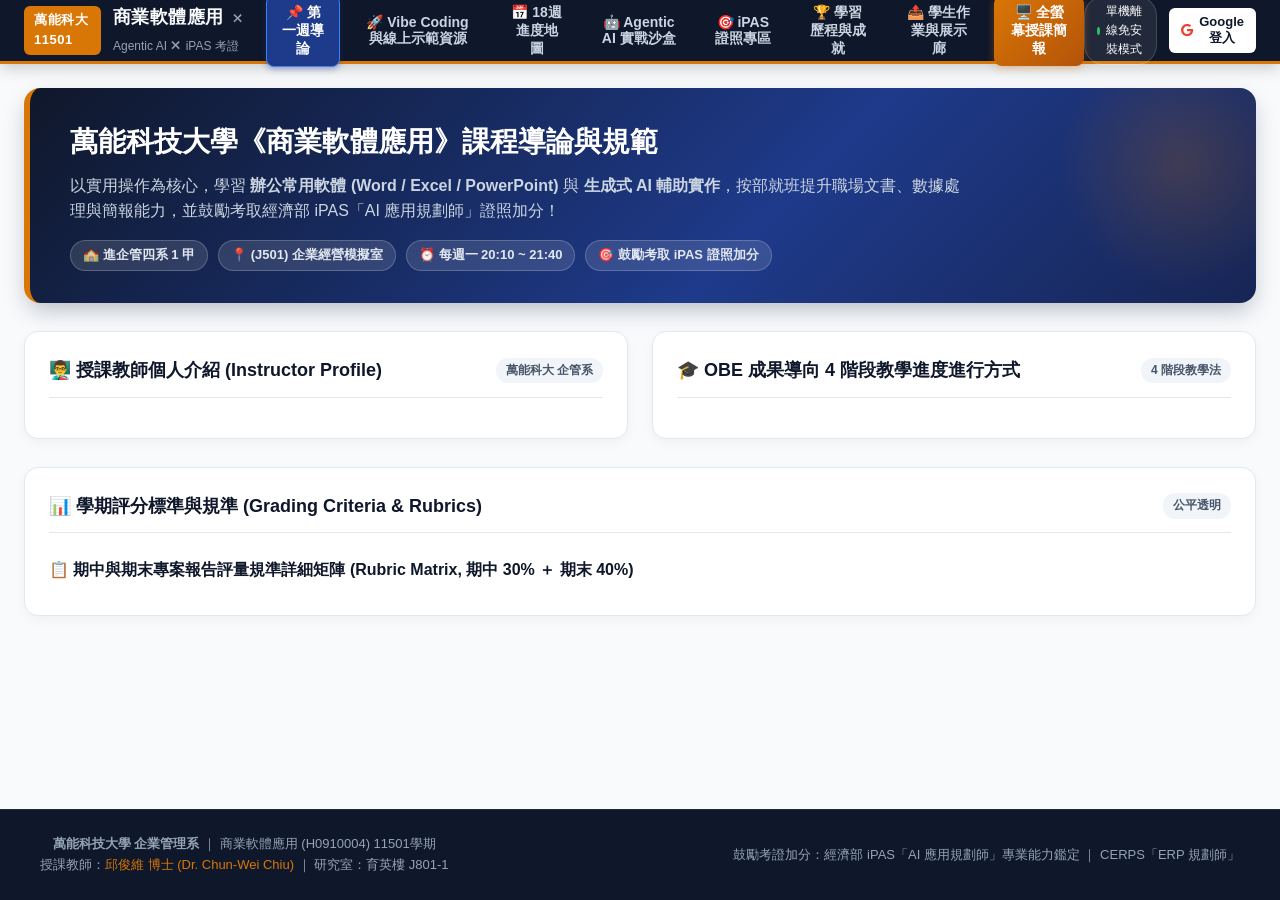
==== templates/index.html @ 3f6839af "refactor: professorial elevation of slides, enrich CLEAR prompts, simulated cases and datasets - Ele" ====
<!DOCTYPE html>
<html lang="zh-TW">
<head>
  <meta charset="UTF-8">
  <meta name="viewport" content="width=device-width, initial-scale=1.0">
  <title>萬能科技大學 - 商業軟體應用 ✕ Agentic AI ✕ iPAS AI 應用規劃師 互動教學平台</title>
  <link rel="stylesheet" href="/static/css/style.css">
  <link rel="stylesheet" href="https://cdn.jsdelivr.net/npm/bootstrap-icons@1.11.3/font/bootstrap-icons.min.css">
  <link rel="stylesheet" href="https://cdnjs.cloudflare.com/ajax/libs/font-awesome/6.4.2/css/all.min.css">
  <!-- Firebase SDK (v10 Compat for Google Sign-In & Firestore Cloud Storage) -->
  <script src="https://www.gstatic.com/firebasejs/10.8.0/firebase-app-compat.js"></script>
  <script src="https://www.gstatic.com/firebasejs/10.8.0/firebase-auth-compat.js"></script>
  <script src="https://www.gstatic.com/firebasejs/10.8.0/firebase-firestore-compat.js"></script>
</head>
<body>

  <!-- Top Navigation Bar -->
  <header class="navbar">
    <div class="nav-brand">
      <span class="brand-badge">萬能科大 11501</span>
      <div>
        <span class="brand-title">商業軟體應用</span>
        <span class="brand-subtitle">✕ Agentic AI ✕ iPAS 考證</span>
      </div>
    </div>

    <ul class="nav-menu">
      <li class="nav-item">
        <button class="nav-tab-btn active" data-tab="orientation">📌 第一週導論</button>
      </li>
      <li class="nav-item">
        <button class="nav-tab-btn" data-tab="vibe">🚀 Vibe Coding 與線上示範資源</button>
      </li>
      <li class="nav-item">
        <button class="nav-tab-btn" data-tab="curriculum">📅 18週進度地圖</button>
      </li>
      <li class="nav-item">
        <button class="nav-tab-btn" data-tab="agents">🤖 Agentic AI 實戰沙盒</button>
      </li>
      <li class="nav-item">
        <button class="nav-tab-btn" data-tab="ipas">🎯 iPAS 證照專區</button>
      </li>
      <li class="nav-item">
        <button class="nav-tab-btn" data-tab="achievements">🏆 學習歷程與成就</button>
      </li>
      <li class="nav-item">
        <button class="nav-tab-btn" data-tab="submissions">📤 學生作業與展示廊</button>
      </li>
      <li class="nav-item" id="nav-teacher-tab-item" style="display:none;">
        <button class="nav-tab-btn" data-tab="teacher">📊 教師成績管理</button>
      </li>
      <li class="nav-item">
        <button class="nav-tab-btn btn-presenter" data-tab="presenter">🖥️ 全螢幕授課簡報</button>
      </li>
    </ul>

    <div class="nav-actions">
      <div class="status-badge">
        <div class="status-dot"></div>
        <span id="networkStatusText">系統就緒</span>
      </div>
      <!-- Google 登入按鈕 (未登入時顯示) -->
      <button type="button" class="btn-sm" id="btn-google-login" onclick="loginWithGoogle()" style="background:#ffffff; color:#0f172a; font-weight:700; border:none; display:inline-flex; align-items:center; gap:6px; cursor:pointer;" title="使用 Google 帳號登入系統">
        <i class="fab fa-google" style="color:#ea4335;"></i>
        <span>Google 登入</span>
      </button>

      <!-- 已登入使用者資訊下拉選單 -->
      <div class="user-dropdown-wrapper" id="user-auth-box" style="display:none; position:relative;">
        <button class="btn-sm" id="userDropdownBtn" onclick="toggleUserMenu()" style="background:rgba(255,255,255,0.18); color:#fff; border:1px solid rgba(255,255,255,0.3); display:inline-flex; align-items:center; gap:6px; cursor:pointer;" title="點擊查看帳號與學籍資訊">
          <img id="user-avatar-img" src="" alt="avatar" style="width:20px; height:20px; border-radius:50%; object-fit:cover; display:none;">
          <i class="fas fa-user-circle" id="user-avatar-icon"></i>
          <span id="studentDisplay">學號登記</span>
          <i class="fas fa-chevron-down" style="font-size:10px;"></i>
        </button>
        <div class="user-dropdown-menu" id="userDropdownMenu" style="display:none; position:absolute; right:0; top:110%; background:#ffffff; border-radius:10px; box-shadow:0 10px 25px rgba(0,0,0,0.18); min-width:220px; padding:8px 0; z-index:2000; border:1px solid #e2e8f0;">
          <div style="padding:8px 16px; border-bottom:1px solid #f1f5f9; font-size:12px; color:#64748b;" id="dropdown-user-email">Google 使用者</div>
          <a href="javascript:void(0)" onclick="openModal('userProfileModal'); toggleUserMenu();" style="display:flex; align-items:center; gap:8px; padding:10px 16px; color:#1e293b; text-decoration:none; font-size:13px; font-weight:600;"><i class="fas fa-id-card" style="color:#2563eb;"></i>修改學號與姓名</a>
          <a href="javascript:void(0)" id="teacher-export-menu-item" onclick="exportGradesToCSV(); toggleUserMenu();" style="display:none; align-items:center; gap:8px; padding:10px 16px; color:#15803d; text-decoration:none; font-size:13px; font-weight:600;"><i class="fas fa-file-excel" style="color:#16a34a;"></i>匯出作業成績 (CSV)</a>
          <hr style="margin:4px 0; border:none; border-top:1px solid #f1f5f9;">
          <a href="javascript:void(0)" onclick="logoutUser(); toggleUserMenu();" style="display:flex; align-items:center; gap:8px; padding:10px 16px; color:#dc2626; text-decoration:none; font-size:13px; font-weight:600;"><i class="fas fa-sign-out-alt" style="color:#dc2626;"></i>登出 Google 帳號</a>
        </div>
      </div>
    </div>
  </header>

  <!-- Main Viewport Content -->
  <main class="main-content">

    <!-- ============================================================= -->
    <!-- SECTION 1: 第一週導論、個人介紹、教學方式與評分標準 (Orientation) -->
    <!-- ============================================================= -->
    <section id="sec-orientation" class="content-section active">
      <div class="hero-banner">
        <h1 class="hero-title">萬能科技大學《商業軟體應用》課程導論與規範</h1>
        <p class="hero-subtitle">
          以實用操作為核心，學習 <strong>辦公常用軟體 (Word / Excel / PowerPoint)</strong> 與 <strong>生成式 AI 輔助實作</strong>，按部就班提升職場文書、數據處理與簡報能力，並鼓勵考取經濟部 iPAS「AI 應用規劃師」證照加分！
        </p>
        <div class="hero-tags">
          <span class="hero-tag">🏫 進企管四系 1 甲</span>
          <span class="hero-tag">📍 (J501) 企業經營模擬室</span>
          <span class="hero-tag">⏰ 每週一 20:10 ~ 21:40</span>
          <span class="hero-tag">🎯 鼓勵考取 iPAS 證照加分</span>
        </div>
      </div>

      <!-- Instructor Profile & Teaching Methodology Grid -->
      <div class="grid-2">
        <div class="card">
          <div class="card-header">
            <span class="card-title">👨‍🏫 授課教師個人介紹 (Instructor Profile)</span>
            <span class="card-badge">萬能科大 企管系</span>
          </div>
          <div id="instructorProfileBox">
            <!-- Rendered by app.js -->
          </div>
        </div>

        <div class="card">
          <div class="card-header">
            <span class="card-title">🎓 OBE 成果導向 4 階段教學進度進行方式</span>
            <span class="card-badge">4 階段教學法</span>
          </div>
          <div id="obeStagesBox">
            <!-- Rendered by app.js -->
          </div>
        </div>
      </div>

      <!-- Grading Policy & Rubrics -->
      <div class="card" style="margin-bottom: 28px;">
        <div class="card-header">
          <span class="card-title">📊 學期評分標準與規準 (Grading Criteria & Rubrics)</span>
          <span class="card-badge">公平透明</span>
        </div>
        <div id="gradingPolicyBox">
          <!-- Rendered by app.js -->
        </div>
        <div style="margin-top: 24px;">
          <h4 style="font-size:16px; font-weight:800; color:var(--primary-navy); margin-bottom:8px;">
            📋 期中與期末專案報告評量規準詳細矩陣 (Rubric Matrix, 期中 30% ＋ 期末 40%)
          </h4>
          <div id="rubricsTableBox">
            <!-- Rendered by app.js -->
          </div>
        </div>
      </div>
    </section>

    <!-- ============================================================= -->
    <!-- SECTION: Vibe Coding ✕ Agentic AI 智慧辦公與線上示範資源 -->
    <!-- ============================================================= -->
    <section id="sec-vibe" class="content-section">
      <div class="hero-banner" style="background: linear-gradient(135deg, #1e1b4b 0%, #312e81 50%, #4338ca 100%);">
        <h1 class="hero-title">🚀 Vibe Coding ✕ Agentic AI 智慧辦公操作手冊</h1>
        <p class="hero-subtitle">
          進修部企管系專屬！以 <strong>Google Cloud Shell 5GB 永續環境</strong> 終結電腦教室還原卡痛點，用自然語言意圖指揮 AI 處理 <strong>Word 企劃書、Excel 財報計算與 10 頁執行長 PPT</strong>！
        </p>
        <div class="hero-tags">
          <span class="hero-tag">🛡️ 電腦教室還原卡防禦架構</span>
          <span class="hero-tag">☁️ Google Cloud Shell 免安裝</span>
          <span class="hero-tag">💡 CLEAR 商業提問框架</span>
          <span class="hero-tag">📊 MOPS 財報 ➔ 10 頁 PPT</span>
        </div>
      </div>

      <!-- Quick Action Cards: Cloud Environment & Deep Freeze Defense -->
      <div class="grid-3" style="margin-bottom: 24px;">
        <div class="card" style="border-left: 4px solid #3b82f6;">
          <div class="card-header">
            <span class="card-title"><i class="fas fa-terminal" style="color:#3b82f6; margin-right:8px;"></i>Google Cloud Shell</span>
            <span class="card-badge" style="background:#dbeafe; color:#1d4ed8;">5GB 永久硬碟</span>
          </div>
          <p style="font-size:14px; color:#475569; line-height:1.6; margin-bottom:12px;">
            免在教室電腦安裝軟體！內建 Linux 終端機與 Web 版 VS Code，關機或重開機資料永久保存。
          </p>
          <a href="https://shell.cloud.google.com" target="_blank" class="btn-primary" style="display:inline-flex; align-items:center; gap:6px; font-size:13px; padding:6px 14px; text-decoration:none;">
            <i class="fas fa-external-link-alt"></i> 開啟 Cloud Shell
          </a>
        </div>

        <div class="card" style="border-left: 4px solid #10b981;">
          <div class="card-header">
            <span class="card-title"><i class="fas fa-file-code" style="color:#10b981; margin-right:8px;"></i>Google Colab</span>
            <span class="card-badge" style="background:#d1fae5; color:#065f46;">Google Drive 雙向連動</span>
          </div>
          <p style="font-size:14px; color:#475569; line-height:1.6; margin-bottom:12px;">
            雲端 Jupyter Notebook，直接掛載個人 Google 雲端硬碟，免裝 Python 執行數據清洗與試算。
          </p>
          <a href="https://colab.research.google.com" target="_blank" class="btn-primary" style="display:inline-flex; align-items:center; gap:6px; font-size:13px; padding:6px 14px; text-decoration:none; background:#10b981;">
            <i class="fas fa-external-link-alt"></i> 開啟 Google Colab
          </a>
        </div>

        <div class="card" style="border-left: 4px solid #8b5cf6;">
          <div class="card-header">
            <span class="card-title"><i class="fab fa-github" style="color:#8b5cf6; margin-right:8px;"></i>GitHub Pages</span>
            <span class="card-badge" style="background:#ede9fe; color:#5b21b6;">免費作品集託管</span>
          </div>
          <p style="font-size:14px; color:#475569; line-height:1.6; margin-bottom:12px;">
            將你的報告網頁上傳至 GitHub，30 秒自動生成全球公開網址，直接當作求職數位履歷！
          </p>
          <a href="https://github.com" target="_blank" class="btn-primary" style="display:inline-flex; align-items:center; gap:6px; font-size:13px; padding:6px 14px; text-decoration:none; background:#8b5cf6;">
            <i class="fas fa-external-link-alt"></i> 前往 GitHub
          </a>
        </div>
      </div>

      <!-- Online Live Files & Demo Resources Container -->
      <div id="onlineDemoResourcesBox" style="margin-bottom: 28px;">
        <!-- Rendered by app.js -->
      </div>

      <!-- Vibe Coding Guide Container -->
      <div id="vibeGuideContentBox" style="margin-bottom: 28px;">
        <!-- Rendered by app.js -->
      </div>
    </section>

    <!-- ============================================================= -->
    <!-- SECTION 2: 18 週教學地圖與簡報連動 (Curriculum) -->
    <!-- ============================================================= -->
    <section id="sec-curriculum" class="content-section">
      <div class="hero-banner" style="background: linear-gradient(135deg, #0f172a 0%, #1e3a8a 70%);">
        <h2 class="hero-title">全學期 18 週全方位教學地圖與上機實作指引</h2>
        <p class="hero-subtitle">
          每週包含真實商業痛點 (Hook)、核心觀念 (Concept)、實機 SOP (Practice)、反思評量 (Wrap-up)、CLEAR 提示詞卡片與 iPAS 考點對標。點擊右上角按鈕即可一鍵播放 61 頁全螢幕授課簡報！
        </p>
        <div style="display:flex; flex-wrap:wrap; gap:8px; margin-top:14px;">
          <button class="btn-sm module-filter-btn active" onclick="filterCurriculumModule('all', this)">全部 18 週</button>
          <button class="btn-sm module-filter-btn" onclick="filterCurriculumModule('模組一', this)">模組一：AI 協作基礎 (1-2週)</button>
          <button class="btn-sm module-filter-btn" onclick="filterCurriculumModule('模組二', this)">模組二：Word 商業文書 (3-6週)</button>
          <button class="btn-sm module-filter-btn" onclick="filterCurriculumModule('模組三', this)">模組三：Excel 數據分析 (7-12週)</button>
          <button class="btn-sm module-filter-btn" onclick="filterCurriculumModule('模組四', this)">模組四：PPT 提案簡報 (13-16週)</button>
          <button class="btn-sm module-filter-btn" onclick="filterCurriculumModule('模組五', this)">模組五：綜合企業工作坊 (17-18週)</button>
        </div>
      </div>

      <div id="weeklyCardsList">
        <!-- Rendered by app.js -->
      </div>
    </section>

    <!-- ============================================================= -->
    <!-- SECTION 3: Agentic AI 商業實戰沙盒 (AI Studio) -->
    <!-- ============================================================= -->
    <section id="sec-agents" class="content-section">
      <div class="hero-banner" style="background: linear-gradient(135deg, #0b1120 0%, #1e3a8a 60%, #065f46 100%);">
        <h2 class="hero-title">🤖 Agentic AI 商業軟體應用實驗室 (Agentic AI Studio)</h2>
        <p class="hero-subtitle">
          親身體驗代理型 AI (Agentic AI) 在 Word 文書、Excel 數據分析、PowerPoint 簡報與跨軟體一條龍的工作流！觀察 Agent 如何自主拆解目標、呼叫外部 Tool Calling、執行 ReAct (Thought ➔ Action ➔ Observation) 推理與安全守衛。
        </p>
      </div>

      <!-- Agent Template Selector -->
      <h3 style="font-size:18px; font-weight:800; color:var(--primary-navy); margin-bottom:14px;">
        請選擇要探索的 Agentic AI 商業實務範本：
      </h3>
      <div id="agentSelectorBox" class="agent-selector-grid">
        <!-- Rendered by app.js -->
      </div>

      <!-- Active Agent Details -->
      <div id="activeAgentDetails">
        <!-- Rendered by app.js -->
      </div>

      <!-- ReAct Terminal Simulator -->
      <div class="terminal-window">
        <div class="terminal-header">
          <div class="terminal-buttons">
            <span class="term-btn term-close"></span>
            <span class="term-btn term-min"></span>
            <span class="term-btn term-max"></span>
          </div>
          <span class="terminal-title">Agentic AI ReAct Reasoning & Execution Terminal v2.4</span>
          <span style="font-size:11px; color:#22c55e;">● RUNNING LOCAL</span>
        </div>
        <div class="terminal-body" id="reactTerminalBody">
          <div style="color:#64748b; font-style:italic;">
            請點擊上方「🚀 啟動 Agent 自主執行與推理」按鈕，即時觀看思考推理日誌 (Thought ➔ Action ➔ Observation ➔ Output)。
          </div>
        </div>
      </div>

      <!-- Custom Scenario Tester -->
      <div class="card" style="margin-top:24px;">
        <h4 style="font-size:16px; font-weight:800; color:var(--primary-navy); margin-bottom:8px;">
          ✍️ 自訂商業流程任務模擬 (Custom Workflow Simulation)
        </h4>
        <p style="font-size:13.5px; color:#64748b; margin-bottom:12px;">
          身為 AI 應用規劃師，您可以輸入任何商業辦公痛點，觀察系統如何自動為您規劃 Agentic 跨軟體協同流程。
        </p>
        <div style="display:flex; gap:12px;">
          <input type="text" id="customScenarioInput" placeholder="例如：連鎖飲品店第三季銷售數據下滑，需要清洗資料、找出虧損品項，並產出給董事會的 8 頁改進提案簡報與演講講稿" style="flex:1; padding:12px 16px; border-radius:8px; border:1.5px solid var(--border-color); font-size:14px; outline:none;">
          <button class="btn-sm btn-primary" style="padding:12px 24px; font-size:15px; font-weight:700;" onclick="runCustomScenarioSim()">
            執行規劃模擬
          </button>
        </div>
      </div>
    </section>

    <!-- ============================================================= -->
    <!-- SECTION 4: iPAS AI 應用規劃師 證照專區與自我評量 (iPAS Zone) -->
    <!-- ============================================================= -->
    <section id="sec-ipas" class="content-section">
      <div id="ipasIntroArea">
        <div class="hero-banner" style="background: linear-gradient(135deg, #0f172a 0%, #1e3a8a 60%, #b45309 100%);">
          <h2 class="hero-title">🎯 經濟部 iPAS「AI 應用規劃師」證照專區與自我評量</h2>
          <p class="hero-subtitle">
            結合課堂所學之商業軟體與 AI 實務觀念，提供經濟部 iPAS「AI 應用規劃師」證照考科介紹與自我評量題庫，支援隨堂練習、單元自主複習、期中 50 題自我檢測與期末 100 題綜合自我評量。鼓勵同學多元考證加分，提升職場就業競爭力！
          </p>
        </div>

        <!-- 4 Exam Modes Selector -->
        <h3 style="font-size:18px; font-weight:800; color:var(--primary-navy); margin-bottom:14px;">
          請選擇測驗與自我評量模式：
        </h3>
        <div class="quiz-mode-selector">
          <div class="quiz-mode-card" onclick="startExamMode('weekly_5')">
            <div class="quiz-mode-icon">⚡</div>
            <div class="quiz-mode-title">每週隨堂 5 題快測</div>
            <div class="quiz-mode-desc">快速驗收特定週次的 5 題核心觀念，限時 10 分鐘</div>
          </div>
          <div class="quiz-mode-card" onclick="startExamMode('chapter')">
            <div class="quiz-mode-icon">📚</div>
            <div class="quiz-mode-title">單元模組自主練習</div>
            <div class="quiz-mode-desc">自選 Word、Excel、PPT 或 Agentic AI 專題鞏固觀念</div>
          </div>
          <div class="quiz-mode-card" onclick="startExamMode('midterm_50')">
            <div class="quiz-mode-icon">⏱️</div>
            <div class="quiz-mode-title">期中 50 題自我檢測</div>
            <div class="quiz-mode-desc">涵蓋前半段 1~9 週重點觀念，限時 60 分鐘，自我驗收</div>
          </div>
          <div class="quiz-mode-card" onclick="startExamMode('final_100')">
            <div class="quiz-mode-icon">🏆</div>
            <div class="quiz-mode-title">期末 100 題綜合自我評量</div>
            <div class="quiz-mode-desc">涵蓋全學期 18 週重點觀念，限時 100 分鐘，自我總驗收</div>
          </div>
        </div>

        <!-- Guide & Cheatsheet Content -->
        <div id="ipasGuideContent">
          <!-- Rendered by app.js -->
        </div>
      </div>

      <!-- Exam Active Testing Screen -->
      <div id="ipasExamArea" style="display:none;">
        <div class="exam-layout">
          <div id="activeQuestionContainer">
            <!-- Active Question Card rendered by app.js -->
          </div>
          <div class="exam-sidebar">
            <div style="font-size:12px; font-weight:700; color:var(--text-muted); margin-bottom:6px;">剩餘作答時間</div>
            <div class="timer-box" id="examTimerDisplay">00:00</div>
            <div style="font-size:14px; font-weight:800; color:var(--primary-navy); margin-bottom:8px;" id="examTitleDisplay">
              自我評量進行中
            </div>
            <div style="font-size:12px; color:#64748b; margin-bottom:10px;">題號導航盤：</div>
            <div class="q-nav-grid" id="examNavGrid">
              <!-- Number buttons -->
            </div>
            <button class="btn-block btn-sm btn-amber" onclick="submitCurrentExam()" style="margin-top:10px;">
              ✅ 完成送出交卷
            </button>
          </div>
        </div>
      </div>

      <!-- Exam Result Report Screen -->
      <div id="ipasResultArea" style="display:none;">
        <!-- Rendered by app.js -->
      </div>
    </section>

    <!-- ============================================================= -->
    <!-- SECTION 5: 學習歷程、榮譽勳章與錯題本 (Achievements) -->
    <!-- ============================================================= -->
    <section id="sec-achievements" class="content-section">
      <div class="hero-banner" style="background: linear-gradient(135deg, #0f172a 0%, #1e3a8a 60%, #4338ca 100%);">
        <h2 class="hero-title">🏆 學習歷程、榮譽勳章與個人錯題筆記本</h2>
        <p class="hero-subtitle">
          持續累積商管軟體與 Agentic AI 專業能力，解鎖專屬成就勳章，並利用錯題筆記本一鍵重練，保證考取 iPAS 認證！
        </p>
      </div>

      <div class="card" style="margin-bottom:24px;">
        <div class="card-header">
          <span class="card-title">🎖️ 9 大商管 AI 榮譽成就勳章</span>
          <span class="card-badge">學習徽章</span>
        </div>
        <div id="badgesGrid" class="grid-4">
          <!-- Rendered by app.js -->
        </div>
      </div>

      <div class="card">
        <div class="card-header">
          <span class="card-title">📖 個人專屬錯題筆記本 (Mistake Notebook)</span>
          <span class="card-badge">智慧複習</span>
        </div>
        <div id="mistakeNotebookBox">
          <!-- Rendered by app.js -->
        </div>
      </div>
    </section>

    <!-- ============================================================= -->
    <!-- SECTION 6: 學生作業繳交與成果展示廊 (Submissions & Works Gallery) -->
    <!-- ============================================================= -->
    <section id="sec-submissions" class="content-section">
      <div class="hero-banner">
        <h1 class="hero-title">學生報告繳交與成果展示廊</h1>
        <p class="hero-subtitle">
          支援 Google 帳號登入驗證、Firebase Firestore 即時雲端同步。同學可用於繳交第 9 週期中報告 (Word+Excel) 與第 18 週期末成果報告 (Word+Excel+PPT)，免隨堂作業負擔，全班即時觀摩交流！
        </p>
        <div class="hero-tags">
          <span class="hero-tag">🏫 班級：進企管四系 1 甲</span>
          <span class="hero-tag">👤 個人獨立實作（不分組）</span>
          <span class="hero-tag">☁️ Firebase 雲端即時同步</span>
          <span class="hero-tag">🌟 公開觀摩學習</span>
        </div>
      </div>

      <div class="submissions-layout">
        <!-- Left: Upload Work Form -->
        <div class="upload-card-box">
          <div style="display:flex; justify-content:space-between; align-items:center; margin-bottom:16px; padding-bottom:12px; border-bottom:1px solid #e2e8f0;">
            <h3 style="font-size:17px; font-weight:800; color:var(--primary-navy); margin:0;">
              📤 繳交報告 / 發布專案
            </h3>
            <button type="button" class="btn-sm" onclick="openModal('userProfileModal')" style="background:#f1f5f9; color:#475569; border:1px solid #cbd5e1; font-size:12px; cursor:pointer;" title="點擊修改學號與姓名">
              ✏️ 修改資料
            </button>
          </div>

          <!-- Current Student Status Card -->
          <div id="upload-user-status-card" style="background:#f8fafc; border:1px solid #e2e8f0; border-radius:8px; padding:12px 14px; margin-bottom:16px;">
            <div style="font-size:12px; color:#64748b; margin-bottom:4px;">目前繳交身分：</div>
            <div style="display:flex; justify-content:space-between; align-items:center;">
              <div>
                <strong id="upload-student-info-text" style="color:var(--primary-navy); font-size:14px;">進企管四系1甲 ｜ 同學</strong>
                <div id="upload-student-email-text" style="font-size:11px; color:#94a3b8;">未登入 Google 帳號</div>
              </div>
              <span id="upload-login-hint" class="badge" style="background:#fef3c7; color:#b45309; font-size:11px; padding:4px 8px; border-radius:6px; font-weight:700;">建議先登入</span>
            </div>
          </div>

          <form id="project-upload-form" onsubmit="handleProjectSubmit(event)">
            <div class="form-group">
              <label for="upload-week-select">📌 報告 / 成果發表類別 <span style="color:#dc2626;">*</span></label>
              <select id="upload-week-select" class="form-control-custom" required>
                <option value="📌 期中報告 (第9週 Word企劃排版 + Excel統計分析)" data-type="期中報告" data-week="9" selected>📌 期中報告 (第9週 Word企劃排版 + Excel統計分析)</option>
                <option value="🏆 期末成果報告 (第18週 Word + Excel + PPT 綜合報告)" data-type="期末成果" data-week="18">🏆 期末成果報告 (第18週 Word + Excel + PPT 綜合商務報告)</option>
                <option value="💡 課堂自主練習 (自由分享觀摩，非必要作業)" data-type="自主練習" data-week="1">💡 課堂自主練習 (自由分享觀摩，非必要作業)</option>
              </select>
            </div>

            <div class="form-group">
              <label for="upload-title">📝 作品 / 企劃名稱 <span style="color:#dc2626;">*</span></label>
              <input type="text" id="upload-title" class="form-control-custom" placeholder="例如：商業門市營運分析報告 (Word 樣式與 Excel 數據整合)" required>
            </div>

            <div class="form-group">
              <label for="upload-category">🌐 成果發表形式 / 檔案類型 <span style="color:#dc2626;">*</span></label>
              <select id="upload-category" class="form-control-custom" required>
                <option value="線上部署網頁 (GitHub Pages / 雲端發布)">線上部署網頁 (GitHub Pages / 雲端發布)</option>
                <option value="雲端文件連結 (Google Drive / OneDrive 雲端硬碟)">雲端文件連結 (Google Drive / OneDrive 雲端硬碟)</option>
                <option value="本機軟體實作截圖與文字成果摘要">本機軟體實作截圖與文字成果摘要</option>
              </select>
            </div>

            <div class="form-group">
              <label for="upload-live-url">🔗 公開成果連結 / 雲端分享網址 <span style="color:#dc2626;">*</span></label>
              <input type="url" id="upload-live-url" class="form-control-custom" placeholder="https://... (GitHub Pages 網址或雲端硬碟連結)" required>
              <div style="font-size:11px; color:#64748b; margin-top:4px;">💡 請確保雲端連結權限已開啟「知道連結的任何人均可檢視」。</div>
            </div>

            <div class="form-group">
              <label for="upload-concept">💡 商業應用情境與成果摘要說明 <span style="color:#dc2626;">*</span></label>
              <textarea id="upload-concept" class="form-control-custom" rows="3" placeholder="請簡要說明您如何運用 Word / Excel / PPT 或生成式 AI 解決此商業問題..." required></textarea>
            </div>

            <div class="form-group">
              <label for="upload-prompt-summary">🤖 Agentic AI 提問或提示詞重點 (選填)</label>
              <textarea id="upload-prompt-summary" class="form-control-custom" rows="2" placeholder="例如：運用 CLEAR 結構要求 AI 自動生成多層次編號排版建議與 Excel 巢狀查表公式..."></textarea>
            </div>

            <div style="margin-top:20px;">
              <button type="submit" id="btn-submit-work" class="btn btn-primary" style="width:100%; padding:11px 16px; font-size:15px; font-weight:800; border-radius:8px; display:flex; justify-content:center; align-items:center; gap:8px; cursor:pointer;">
                <i class="fas fa-cloud-upload-alt"></i> 確認上傳並同步至展示廊
              </button>
            </div>
          </form>
        </div>

        <!-- Right: Works Gallery Grid -->
        <div class="gallery-container">
          <div style="display:flex; justify-content:space-between; align-items:center; flex-wrap:wrap; gap:10px; margin-bottom:14px;">
            <div>
              <h3 style="font-size:18px; font-weight:800; color:var(--primary-navy); margin:0;">
                🎨 全班成果展示廊 (Class Showcase)
              </h3>
              <div style="font-size:12px; color:#64748b; margin-top:2px;">
                共收錄 <span id="gallery-total-count" style="font-weight:700; color:#2563eb;">0</span> 件實作專案
              </div>
            </div>
            <!-- Category Filter Buttons -->
            <div class="gallery-filter-bar">
              <button type="button" class="gallery-filter-btn active" data-filter="all" onclick="filterWorks('all', this)">全部展示</button>
              <button type="button" class="gallery-filter-btn" data-filter="期中報告" onclick="filterWorks('期中報告', this)">📌 期中報告</button>
              <button type="button" class="gallery-filter-btn" data-filter="期末成果" onclick="filterWorks('期末成果', this)">🏆 期末成果</button>
              <button type="button" class="gallery-filter-btn" data-filter="自主練習" onclick="filterWorks('自主練習', this)">💡 自主練習</button>
              <button type="button" class="gallery-filter-btn" data-filter="mine" onclick="filterWorks('mine', this)">👤 我的作品</button>
            </div>
          </div>

          <!-- Grid for works -->
          <div id="studentWorksGrid" class="works-grid">
            <!-- Dynamic works rendered by app.js -->
          </div>
        </div>
      </div>
    </section>

    <!-- ============================================================= -->
    <!-- SECTION 7: 教師專屬專案報告成績管理後台 (Teacher Grade Dashboard) -->
    <!-- ============================================================= -->
    <section id="sec-teacher" class="content-section">
      <div class="hero-banner">
        <h1 class="hero-title">👨‍🏫 授課教師專屬：專案報告與成績管理後台</h1>
        <p class="hero-subtitle">
          邱俊維 博士 專屬管理介面，即時彙整進企管四系 1 甲全班專案報告繳交進度，支援線上快速給分、回饋評語與 CSV / Excel 成績表一鍵匯出。
        </p>
        <div class="hero-tags">
          <span class="hero-tag">🏫 萬能科大 企管系</span>
          <span class="hero-tag">👨‍🏫 授課教師：邱俊維 博士</span>
          <span class="hero-tag">🔒 教師專屬授權</span>
        </div>
      </div>

      <!-- Stats Grid -->
      <div class="teacher-stat-grid">
        <div class="teacher-stat-card">
          <div style="font-size:12px; color:#64748b; font-weight:700;">總繳交件數</div>
          <div id="teacher-stat-total" style="font-size:28px; font-weight:900; color:var(--primary-navy); margin-top:4px;">0</div>
        </div>
        <div class="teacher-stat-card">
          <div style="font-size:12px; color:#64748b; font-weight:700;">期中報告</div>
          <div id="teacher-stat-midterm" style="font-size:28px; font-weight:900; color:#2563eb; margin-top:4px;">0</div>
        </div>
        <div class="teacher-stat-card">
          <div style="font-size:12px; color:#64748b; font-weight:700;">期末成果</div>
          <div id="teacher-stat-final" style="font-size:28px; font-weight:900; color:#7c3aed; margin-top:4px;">0</div>
        </div>
        <div class="teacher-stat-card">
          <div style="font-size:12px; color:#64748b; font-weight:700;">待評分</div>
          <div id="teacher-stat-pending" style="font-size:28px; font-weight:900; color:#d97706; margin-top:4px;">0</div>
        </div>
        <div class="teacher-stat-card">
          <div style="font-size:12px; color:#64748b; font-weight:700;">已評分</div>
          <div id="teacher-stat-graded" style="font-size:28px; font-weight:900; color:#16a34a; margin-top:4px;">0</div>
        </div>
        <div class="teacher-stat-card">
          <div style="font-size:12px; color:#64748b; font-weight:700;">班級平均分</div>
          <div id="teacher-stat-avg" style="font-size:24px; font-weight:900; color:#0f172a; margin-top:6px;">尚無評分</div>
        </div>
      </div>

      <!-- Controls & Filter Toolbar -->
      <div style="display:flex; justify-content:space-between; align-items:center; flex-wrap:wrap; gap:12px; margin-bottom:16px;">
        <div style="display:flex; align-items:center; gap:8px; flex-wrap:wrap;">
          <input type="text" id="teacher-search-input" class="form-control-custom" placeholder="🔍 搜尋學號、姓名或作品名稱..." style="width:240px; padding:8px 12px; font-size:13px;" oninput="renderTeacherGradeDashboard()">
          <select id="teacher-filter-category" class="form-control-custom" style="width:140px; padding:8px 12px; font-size:13px;" onchange="renderTeacherGradeDashboard()">
            <option value="all">全部報告類別</option>
            <option value="期中報告">📌 期中報告</option>
            <option value="期末成果">🏆 期末成果</option>
            <option value="自主練習">💡 自主練習</option>
          </select>
          <select id="teacher-filter-status" class="form-control-custom" style="width:130px; padding:8px 12px; font-size:13px;" onchange="renderTeacherGradeDashboard()">
            <option value="all">全部評分狀態</option>
            <option value="pending">⏳ 待評分</option>
            <option value="graded">✅ 已評分</option>
          </select>
          <span id="teacher-filtered-count" style="font-size:12px; color:#64748b; font-weight:600;"></span>
        </div>
        <div>
          <button type="button" class="btn btn-primary" onclick="exportGradesToCSV()" style="background:#15803d; border-color:#15803d; font-size:13px; font-weight:700; display:inline-flex; align-items:center; gap:6px; cursor:pointer;">
            <i class="fas fa-file-excel"></i> 匯出全班作業成績表 (CSV)
          </button>
        </div>
      </div>

      <!-- Submissions Table -->
      <div class="teacher-table-responsive">
        <table class="teacher-table">
          <thead>
            <tr>
              <th style="width:110px;">學號</th>
              <th style="width:110px;">學生姓名</th>
              <th style="width:100px;">作業類別</th>
              <th>作品標題 / 摘要</th>
              <th style="width:110px;">成果連結</th>
              <th style="width:130px;">繳交時間</th>
              <th style="width:90px;">分數</th>
              <th style="width:180px;">教師評語</th>
              <th style="width:120px; text-align:center;">操作</th>
            </tr>
          </thead>
          <tbody id="teacher-grades-tbody">
            <!-- Rendered by app.js -->
          </tbody>
        </table>
      </div>
    </section>

  </main>

  <!-- ============================================================= -->
  <!-- FULLSCREEN SLIDE PRESENTER OVERLAY (整合 18 週 1,098 頁投影片) -->
  <!-- ============================================================= -->
  <div id="slidesPresenterOverlay" class="presenter-container">
    <div class="presenter-header">
      <div style="display:flex; align-items:center; gap:8px; flex-wrap:wrap;">
        <span style="background:var(--accent-amber); font-weight:900; padding:4px 8px; border-radius:4px; font-size:13px;">萬能科大 11501</span>
        <button type="button" class="btn-sm" onclick="prevPresenterWeek()" title="切換至上一週" style="padding:4px 8px; font-size:12px; font-weight:700;">⏮ 上週</button>
        <select id="presenterWeekSelect" onchange="onPresenterWeekChange()" style="background:#1e293b; color:#fff; border:1px solid #334155; padding:6px 10px; border-radius:6px; font-size:13px; font-weight:600; cursor:pointer; max-width:240px;">
          <!-- Options populated by app.js -->
        </select>
        <button type="button" class="btn-sm" onclick="nextPresenterWeek()" title="切換至下一週" style="padding:4px 8px; font-size:12px; font-weight:700;">下週 ⏭</button>
        <span class="status-badge" id="presenterCounter" style="font-weight:700;">1 / 61</span>
      </div>

      <div style="display:flex; align-items:center; gap:6px; flex-wrap:wrap;">
        <!-- Font Size Adjuster for Classroom Projection -->
        <div style="display:flex; align-items:center; background:#1e293b; border:1px solid #334155; border-radius:6px; padding:2px 8px; gap:6px;">
          <span style="font-size:12px; color:#94a3b8; font-weight:700;">投影字級：</span>
          <button type="button" class="btn-sm" onclick="changePresenterFontSize(-2)" style="padding:2px 8px; font-size:12px; font-weight:800; cursor:pointer;" title="字體縮小 (A-)">A-</button>
          <span id="presenterFontSizeLabel" style="font-size:13px; font-weight:900; color:#38bdf8; min-width:44px; text-align:center;">28px</span>
          <button type="button" class="btn-sm" onclick="changePresenterFontSize(2)" style="padding:2px 8px; font-size:12px; font-weight:800; cursor:pointer;" title="字體放大 (A+)">A+</button>
          <button type="button" class="btn-sm" onclick="resetPresenterFontSize()" style="padding:2px 6px; font-size:11px; color:#cbd5e1; cursor:pointer;" title="重設為預設 28px">重設</button>
        </div>
        <button class="btn-sm" onclick="prevPresenterSlide()" title="上一頁 (← 或滑動)">◀ 上一頁</button>
        <button class="btn-sm btn-primary" onclick="nextPresenterSlide()" title="下一頁 (Space/→ 或滑動)">下一頁 ▶</button>
        <button class="btn-sm" onclick="togglePresenterSpeakerNotes()" title="演講者備忘稿 (N)">📝 講稿 (N)</button>
        <button class="btn-sm" onclick="togglePresenterFullscreen()" title="全螢幕切換 (F)">⛶ 全螢幕 (F)</button>
        <button class="btn-sm btn-amber" onclick="closeSlidePresenter()" title="返回平台 (Esc)">✖ 結束放映</button>
      </div>
    </div>

    <div class="presenter-stage">
      <!-- Click navigation overlay zones for intuitive desktop/tablet page flipping -->
      <div class="slide-nav-zone left" onclick="prevPresenterSlide()" title="點擊切換上一頁">‹</div>
      <div id="slideStageCanvas" class="slide-canvas">
        <!-- Active Slide Content dynamically rendered by app.js -->
      </div>
      <div class="slide-nav-zone right" onclick="nextPresenterSlide()" title="點擊切換下一頁">›</div>
    </div>

    <!-- Mobile-Optimized Bottom Floating Toolbar -->
    <div class="presenter-mobile-bar">
      <button type="button" class="btn-mobile-nav btn-mobile-week" onclick="prevPresenterWeek()" title="上一週">⏮ 上週</button>
      <button type="button" class="btn-mobile-nav btn-mobile-prev" onclick="prevPresenterSlide()" title="上一頁">◀ 上頁</button>
      <button type="button" class="btn-mobile-nav btn-mobile-next" onclick="nextPresenterSlide()" title="下一頁">下頁 ▶</button>
      <button type="button" class="btn-mobile-nav btn-mobile-week" onclick="nextPresenterWeek()" title="下一週">下週 ⏭</button>
      <button type="button" class="btn-mobile-nav" onclick="closeSlidePresenter()" style="background:#dc2626; color:#fff; max-width:60px;" title="關閉">✖</button>
    </div>

    <!-- Bottom Speaker Notes Drawer -->
    <div id="presenterNotesDrawer" style="display:none; background:#0f172a; color:#cbd5e1; border-top:2px solid var(--accent-amber); padding:16px 28px; max-height:160px; overflow-y:auto; font-size:15px; line-height:1.6;">
      <strong style="color:var(--accent-gold); display:block; margin-bottom:4px;">🎙️ 授課教授口述備忘指引 (Speaker Note)：</strong>
      <div id="speakerNotesText">本頁尚無授課備忘稿。</div>
    </div>
  </div>

  <!-- ============================================================= -->
  <!-- MODAL: 學生學籍登記彈窗 (Student Profile Registration Modal) -->
  <!-- ============================================================= -->
  <div id="userProfileModal" class="modal-overlay">
    <div class="modal-card">
      <div class="modal-header">
        <h3><i class="fas fa-id-card" style="margin-right:8px;"></i> 學生學籍登記 (Student Profile)</h3>
        <button type="button" class="modal-close-btn" onclick="closeModal('userProfileModal')" title="關閉視窗">&times;</button>
      </div>
      <div class="modal-body">
        <div style="background:#eff6ff; border:1px solid #bfdbfe; border-radius:8px; padding:10px 14px; margin-bottom:16px; font-size:13px; color:#1e40af; line-height:1.5;">
          👋 同學好！請登記您的正確「學號」與「姓名」，系統將自動綁定您的 Google 帳號與後續作業成績。
        </div>
        <div class="form-group">
          <label>🏫 修課班級 (已鎖定)</label>
          <input type="text" class="form-control-custom" value="萬能科技大學 進修部 企業管理系 四系 1 甲" disabled style="background:#f8fafc; color:#64748b; font-weight:600;">
        </div>
        <div class="form-group">
          <label>📧 Google 帳號 Email</label>
          <input type="text" id="modal-user-email" class="form-control-custom" value="" disabled style="background:#f8fafc; color:#64748b;">
        </div>
        <div class="form-group">
          <label for="modal-student-id">🎓 學號 (Student ID) <span style="color:#dc2626;">*</span></label>
          <input type="text" id="modal-student-id" class="form-control-custom" placeholder="請輸入學號 (如：11200001)" required>
        </div>
        <div class="form-group">
          <label for="modal-student-name">👤 姓名 (Student Name) <span style="color:#dc2626;">*</span></label>
          <input type="text" id="modal-student-name" class="form-control-custom" placeholder="請輸入您的真實姓名 (如：王大明)" required>
        </div>
      </div>
      <div class="modal-footer">
        <button type="button" id="modal-cancel-btn" class="btn btn-sm" onclick="closeModal('userProfileModal')" style="background:#e2e8f0; color:#475569; cursor:pointer;">取消</button>
        <button type="button" class="btn btn-sm btn-primary" onclick="saveUserProfileModal()" style="font-weight:700; cursor:pointer;">💾 儲存學籍資料</button>
      </div>
    </div>
  </div>

  <!-- Platform Footer -->
  <footer class="platform-footer">
    <div style="max-width:1200px; margin:0 auto; display:flex; justify-content:space-between; align-items:center; flex-wrap:wrap; gap:12px;">
      <div>
        <strong>萬能科技大學 企業管理系</strong> ｜ 商業軟體應用 (H0910004) 11501學期  
        <br>
        授課教師：<a href="mailto:jimchiu@mail.vnu.edu.tw">邱俊維 博士 (Dr. Chun-Wei Chiu)</a> ｜ 研究室：育英樓 J801-1
      </div>
      <div>
        鼓勵考證加分：經濟部 iPAS「AI 應用規劃師」專業能力鑑定 ｜ CERPS「ERP 規劃師」
      </div>
    </div>
  </footer>

  <!-- Scripts -->
  <script src="/slides_data.js"></script>
  <script src="/static/js/app.js"></script>
</body>
</html>
---- static/css/style.css ----
:root {
  --primary-navy: #0f172a;
  --primary-blue: #1e3a8a;
  --accent-amber: #d97706;
  --accent-gold: #f59e0b;
  --accent-cyan: #0284c7;
  --color-emerald: #059669;
  --color-rose: #e11d48;
  --bg-slate: #f8fafc;
  --card-bg: #ffffff;
  --border-color: #e2e8f0;
  --text-main: #0f172a;
  --text-muted: #64748b;
  --terminal-bg: #0b1120;
}

* {
  box-sizing: border-box;
  margin: 0;
  padding: 0;
}

body {
  font-family: -apple-system, BlinkMacSystemFont, "微軟正黑體", "Microsoft JhengHei", "Segoe UI", Roboto, sans-serif;
  background-color: var(--bg-slate);
  color: var(--text-main);
  line-height: 1.6;
  min-height: 100vh;
  display: flex;
  flex-direction: column;
}

/* Navbar */
header.navbar {
  background: var(--primary-navy);
  color: #ffffff;
  padding: 0 24px;
  height: 64px;
  display: flex;
  align-items: center;
  justify-content: space-between;
  border-bottom: 3px solid var(--accent-amber);
  position: sticky;
  top: 0;
  z-index: 1000;
  box-shadow: 0 4px 15px rgba(0, 0, 0, 0.2);
}

.nav-brand {
  display: flex;
  align-items: center;
  gap: 12px;
}

.brand-badge {
  background: var(--accent-amber);
  color: #ffffff;
  font-size: 13px;
  font-weight: 800;
  padding: 4px 10px;
  border-radius: 6px;
  letter-spacing: 0.5px;
}

.brand-title {
  font-size: 18px;
  font-weight: 800;
  letter-spacing: 0.5px;
  color: #f8fafc;
}

.brand-subtitle {
  font-size: 12px;
  color: #94a3b8;
  margin-left: 4px;
}

.nav-menu {
  display: flex;
  align-items: center;
  gap: 6px;
  list-style: none;
}

.nav-item button {
  background: transparent;
  border: 1px solid transparent;
  color: #cbd5e1;
  padding: 8px 14px;
  border-radius: 8px;
  font-size: 14px;
  font-weight: 600;
  cursor: pointer;
  display: flex;
  align-items: center;
  gap: 6px;
  transition: all 0.2s;
}

.nav-item button:hover {
  background: rgba(255, 255, 255, 0.1);
  color: #ffffff;
}

.nav-item button.active {
  background: var(--primary-blue);
  color: #ffffff;
  border-color: #3b82f6;
  box-shadow: 0 2px 6px rgba(30, 58, 138, 0.4);
}

.nav-item button.btn-presenter {
  background: linear-gradient(135deg, #d97706, #b45309);
  color: #ffffff;
  border: none;
  font-weight: 700;
  box-shadow: 0 2px 8px rgba(217, 119, 6, 0.35);
}

.nav-item button.btn-presenter:hover {
  filter: brightness(1.1);
  transform: translateY(-1px);
}

/* User & System Status */
.nav-actions {
  display: flex;
  align-items: center;
  gap: 12px;
}

.status-badge {
  display: flex;
  align-items: center;
  gap: 6px;
  font-size: 12px;
  background: rgba(255, 255, 255, 0.08);
  padding: 5px 12px;
  border-radius: 20px;
  border: 1px solid rgba(255, 255, 255, 0.15);
}

.status-dot {
  width: 8px;
  height: 8px;
  border-radius: 50%;
  background: #22c55e;
  animation: pulse 2s infinite;
}

@keyframes pulse {
  0% { transform: scale(0.95); opacity: 0.8; }
  50% { transform: scale(1.2); opacity: 1; }
  100% { transform: scale(0.95); opacity: 0.8; }
}

/* Main Container */
main.main-content {
  flex: 1;
  max-width: 1400px;
  width: 100%;
  margin: 0 auto;
  padding: 24px;
}

.content-section {
  display: none;
}

.content-section.active {
  display: block;
  animation: fadeIn 0.3s ease-in-out;
}

@keyframes fadeIn {
  from { opacity: 0; transform: translateY(6px); }
  to { opacity: 1; transform: translateY(0); }
}

/* Hero Banner */
.hero-banner {
  background: linear-gradient(135deg, #0f172a 0%, #1e3a8a 60%, #172554 100%);
  color: #ffffff;
  border-radius: 16px;
  padding: 32px 40px;
  margin-bottom: 28px;
  box-shadow: 0 10px 25px -5px rgba(15, 23, 42, 0.3);
  position: relative;
  overflow: hidden;
  border-left: 6px solid var(--accent-amber);
}

.hero-banner::after {
  content: '';
  position: absolute;
  top: -50px;
  right: -50px;
  width: 250px;
  height: 250px;
  background: radial-gradient(circle, rgba(217, 119, 6, 0.2) 0%, transparent 70%);
  border-radius: 50%;
}

.hero-title {
  font-size: 28px;
  font-weight: 800;
  margin-bottom: 8px;
  color: #ffffff;
}

.hero-subtitle {
  font-size: 16px;
  color: #cbd5e1;
  max-width: 900px;
  margin-bottom: 16px;
}

.hero-tags {
  display: flex;
  flex-wrap: wrap;
  gap: 10px;
}

.hero-tag {
  background: rgba(255, 255, 255, 0.12);
  border: 1px solid rgba(255, 255, 255, 0.2);
  padding: 4px 12px;
  border-radius: 20px;
  font-size: 13px;
  font-weight: 600;
  color: #e2e8f0;
}

/* Card System */
.grid-2 {
  display: grid;
  grid-template-columns: repeat(auto-fit, minmax(480px, 1fr));
  gap: 24px;
  margin-bottom: 28px;
}

.grid-3 {
  display: grid;
  grid-template-columns: repeat(auto-fit, minmax(340px, 1fr));
  gap: 20px;
  margin-bottom: 28px;
}

.grid-4 {
  display: grid;
  grid-template-columns: repeat(auto-fit, minmax(260px, 1fr));
  gap: 18px;
  margin-bottom: 24px;
}

.card {
  background: var(--card-bg);
  border-radius: 14px;
  border: 1px solid var(--border-color);
  padding: 24px;
  box-shadow: 0 4px 12px rgba(0, 0, 0, 0.04);
  transition: all 0.2s;
}

.card:hover {
  border-color: #cbd5e1;
  box-shadow: 0 8px 20px rgba(0, 0, 0, 0.08);
}

.card-header {
  display: flex;
  align-items: center;
  justify-content: space-between;
  margin-bottom: 16px;
  padding-bottom: 12px;
  border-bottom: 1px solid var(--border-color);
}

.card-title {
  font-size: 18px;
  font-weight: 700;
  color: var(--primary-navy);
  display: flex;
  align-items: center;
  gap: 8px;
}

.card-badge {
  font-size: 12px;
  font-weight: 700;
  padding: 3px 10px;
  border-radius: 12px;
  background: #f1f5f9;
  color: #475569;
}

/* Profile Block */
.profile-container {
  display: flex;
  gap: 24px;
  align-items: flex-start;
}

.profile-avatar-box {
  width: 100px;
  height: 100px;
  border-radius: 16px;
  background: linear-gradient(135deg, var(--primary-blue), var(--accent-amber));
  color: #ffffff;
  display: flex;
  flex-direction: column;
  align-items: center;
  justify-content: center;
  font-weight: 900;
  font-size: 26px;
  box-shadow: 0 4px 15px rgba(30, 58, 138, 0.25);
  flex-shrink: 0;
}

.profile-avatar-box span.sub {
  font-size: 12px;
  font-weight: 500;
  opacity: 0.9;
}

.profile-info {
  flex: 1;
}

.profile-name {
  font-size: 22px;
  font-weight: 800;
  color: var(--primary-navy);
  margin-bottom: 4px;
}

.profile-role {
  font-size: 14px;
  font-weight: 600;
  color: var(--accent-amber);
  margin-bottom: 12px;
}

.profile-item {
  font-size: 14px;
  color: #334155;
  margin-bottom: 6px;
  display: flex;
  gap: 8px;
}

.profile-item strong {
  color: var(--primary-navy);
  min-width: 80px;
}

/* Flowchart OBE 4 Stages */
.obe-flow {
  display: grid;
  grid-template-columns: repeat(4, 1fr);
  gap: 16px;
  margin: 16px 0;
}

.obe-step {
  background: #f8fafc;
  border: 1px solid var(--border-color);
  border-top: 4px solid var(--primary-blue);
  border-radius: 10px;
  padding: 16px;
  transition: all 0.2s;
}

.obe-step:nth-child(2) { border-top-color: var(--accent-amber); }
.obe-step:nth-child(3) { border-top-color: var(--accent-cyan); }
.obe-step:nth-child(4) { border-top-color: var(--color-emerald); }

.obe-step-num {
  font-size: 12px;
  font-weight: 800;
  color: var(--text-muted);
  text-transform: uppercase;
  margin-bottom: 4px;
}

.obe-step-title {
  font-size: 16px;
  font-weight: 700;
  color: var(--primary-navy);
  margin-bottom: 6px;
}

.obe-step-time {
  font-size: 12px;
  color: var(--accent-amber);
  font-weight: 700;
  margin-bottom: 8px;
}

.obe-step-desc {
  font-size: 13px;
  color: #475569;
}

/* Rubric Table */
.rubric-table {
  width: 100%;
  border-collapse: collapse;
  font-size: 14px;
  margin-top: 12px;
  border-radius: 8px;
  overflow: hidden;
}

.rubric-table th, .rubric-table td {
  padding: 12px 14px;
  border: 1px solid var(--border-color);
  text-align: left;
}

.rubric-table th {
  background: #f1f5f9;
  font-weight: 700;
  color: var(--primary-navy);
}

.rubric-table tr:nth-child(even) {
  background: #fafafa;
}

.rubric-table td.dim-title {
  font-weight: 700;
  color: var(--primary-blue);
  background: #f8fafc;
  width: 18%;
}

/* Weekly Cards */
.week-card {
  background: var(--card-bg);
  border: 1px solid var(--border-color);
  border-radius: 12px;
  padding: 20px;
  margin-bottom: 16px;
  box-shadow: 0 2px 8px rgba(0, 0, 0, 0.03);
  transition: all 0.2s;
}

.week-card:hover {
  border-color: #94a3b8;
  box-shadow: 0 8px 18px rgba(0, 0, 0, 0.06);
}

.week-header-row {
  display: flex;
  justify-content: space-between;
  align-items: flex-start;
  margin-bottom: 12px;
}

.week-badge-box {
  display: flex;
  align-items: center;
  gap: 10px;
}

.week-number-badge {
  background: var(--primary-blue);
  color: #ffffff;
  font-size: 13px;
  font-weight: 800;
  padding: 4px 10px;
  border-radius: 6px;
}

.week-module-text {
  font-size: 13px;
  font-weight: 700;
  color: var(--text-muted);
}

.week-title {
  font-size: 18px;
  font-weight: 800;
  color: var(--primary-navy);
  margin-top: 4px;
}

.week-subtitle {
  font-size: 14px;
  color: #64748b;
  margin-top: 2px;
}

.week-actions {
  display: flex;
  gap: 8px;
}

.btn-sm {
  padding: 6px 12px;
  font-size: 13px;
  font-weight: 600;
  border-radius: 6px;
  border: 1px solid var(--border-color);
  background: #ffffff;
  cursor: pointer;
  transition: all 0.15s;
}

.btn-sm:hover {
  background: #f1f5f9;
  border-color: #94a3b8;
}

.btn-sm.btn-primary {
  background: var(--primary-blue);
  color: #ffffff;
  border-color: var(--primary-blue);
}

.btn-sm.btn-primary:hover {
  background: #1d4ed8;
}

.btn-sm.btn-amber {
  background: var(--accent-amber);
  color: #ffffff;
  border-color: var(--accent-amber);
}

.btn-sm.btn-amber:hover {
  background: #b45309;
}

.week-body-grid {
  display: grid;
  grid-template-columns: repeat(auto-fit, minmax(280px, 1fr));
  gap: 14px;
  margin-top: 14px;
  padding-top: 14px;
  border-top: 1px dashed var(--border-color);
}

.week-info-block {
  font-size: 13px;
}

.week-info-block strong {
  display: block;
  font-size: 12px;
  color: var(--text-muted);
  text-transform: uppercase;
  margin-bottom: 2px;
}

.prompt-box {
  background: #0f172a;
  color: #e2e8f0;
  padding: 12px;
  border-radius: 8px;
  font-family: Consolas, Monaco, "Courier New", monospace;
  font-size: 12px;
  margin-top: 8px;
  position: relative;
  white-space: pre-wrap;
  border-left: 4px solid var(--accent-gold);
}

.btn-copy {
  position: absolute;
  top: 8px;
  right: 8px;
  background: rgba(255, 255, 255, 0.15);
  border: 1px solid rgba(255, 255, 255, 0.3);
  color: #ffffff;
  padding: 3px 8px;
  font-size: 11px;
  border-radius: 4px;
  cursor: pointer;
}

.btn-copy:hover {
  background: var(--accent-amber);
}

/* Agentic AI Studio */
.agent-selector-grid {
  display: grid;
  grid-template-columns: repeat(auto-fit, minmax(280px, 1fr));
  gap: 16px;
  margin-bottom: 24px;
}

.agent-card {
  background: var(--card-bg);
  border: 2px solid var(--border-color);
  border-radius: 12px;
  padding: 20px;
  cursor: pointer;
  transition: all 0.2s;
  position: relative;
}

.agent-card:hover {
  border-color: #94a3b8;
  transform: translateY(-2px);
}

.agent-card.active {
  border-color: var(--primary-blue);
  background: #f0fdf4;
  box-shadow: 0 4px 15px rgba(30, 58, 138, 0.12);
}

.agent-icon {
  width: 44px;
  height: 44px;
  border-radius: 10px;
  display: flex;
  align-items: center;
  justify-content: center;
  font-size: 22px;
  color: #ffffff;
  margin-bottom: 12px;
}

.agent-name {
  font-size: 16px;
  font-weight: 700;
  color: var(--primary-navy);
  margin-bottom: 4px;
}

.agent-software {
  font-size: 12px;
  font-weight: 600;
  color: var(--text-muted);
}

/* ReAct Terminal */
.terminal-window {
  background: var(--terminal-bg);
  border-radius: 12px;
  box-shadow: 0 10px 30px rgba(0, 0, 0, 0.5);
  border: 1px solid #1e293b;
  overflow: hidden;
  margin-top: 20px;
}

.terminal-header {
  background: #1e293b;
  padding: 10px 16px;
  display: flex;
  align-items: center;
  justify-content: space-between;
}

.terminal-buttons {
  display: flex;
  gap: 8px;
}

.term-btn {
  width: 12px;
  height: 12px;
  border-radius: 50%;
}
.term-close { background: #ef4444; }
.term-min { background: #f59e0b; }
.term-max { background: #22c55e; }

.terminal-title {
  color: #94a3b8;
  font-size: 13px;
  font-family: Consolas, monospace;
}

.terminal-body {
  padding: 20px;
  min-height: 280px;
  max-height: 480px;
  overflow-y: auto;
  font-family: Consolas, Monaco, "Courier New", monospace;
  font-size: 14px;
  line-height: 1.6;
}

.step-row {
  margin-bottom: 14px;
  padding: 10px 14px;
  border-radius: 8px;
  animation: slideIn 0.25s ease-out;
}

@keyframes slideIn {
  from { opacity: 0; transform: translateX(-8px); }
  to { opacity: 1; transform: translateX(0); }
}

.step-thought { background: rgba(59, 130, 246, 0.1); border-left: 4px solid #3b82f6; color: #93c5fd; }
.step-action { background: rgba(245, 158, 11, 0.1); border-left: 4px solid #f59e0b; color: #fde047; }
.step-observation { background: rgba(34, 197, 94, 0.1); border-left: 4px solid #22c55e; color: #86efac; }
.step-guardrail { background: rgba(225, 29, 72, 0.1); border-left: 4px solid #e11d48; color: #fda4af; }
.step-human { background: rgba(168, 85, 247, 0.15); border-left: 4px solid #a855f7; color: #e9d5ff; }
.step-output { background: rgba(16, 185, 129, 0.2); border-left: 4px solid #10b981; color: #ffffff; font-weight: 700; }

.step-badge {
  display: inline-block;
  font-size: 11px;
  font-weight: 800;
  text-transform: uppercase;
  padding: 2px 6px;
  border-radius: 4px;
  margin-right: 8px;
}

/* Quiz Center */
.quiz-mode-selector {
  display: grid;
  grid-template-columns: repeat(auto-fit, minmax(260px, 1fr));
  gap: 16px;
  margin-bottom: 24px;
}

.quiz-mode-card {
  background: #ffffff;
  border: 2px solid var(--border-color);
  border-radius: 12px;
  padding: 20px;
  cursor: pointer;
  transition: all 0.2s;
  text-align: center;
}

.quiz-mode-card:hover {
  border-color: var(--primary-blue);
  box-shadow: 0 6px 15px rgba(0, 0, 0, 0.06);
}

.quiz-mode-card.active {
  border-color: var(--accent-amber);
  background: #fffbeb;
}

.quiz-mode-icon {
  font-size: 28px;
  margin-bottom: 8px;
}

.quiz-mode-title {
  font-size: 16px;
  font-weight: 800;
  color: var(--primary-navy);
}

.quiz-mode-desc {
  font-size: 13px;
  color: var(--text-muted);
  margin-top: 4px;
}

/* Exam Area */
.exam-layout {
  display: grid;
  grid-template-columns: 1fr 300px;
  gap: 24px;
}

.question-card {
  background: #ffffff;
  border: 1px solid var(--border-color);
  border-radius: 12px;
  padding: 28px;
  box-shadow: 0 4px 12px rgba(0,0,0,0.03);
}

.q-meta {
  display: flex;
  align-items: center;
  gap: 10px;
  margin-bottom: 14px;
}

.q-subject-badge {
  background: var(--primary-blue);
  color: #ffffff;
  font-size: 12px;
  font-weight: 700;
  padding: 3px 8px;
  border-radius: 4px;
}

.q-module-badge {
  background: #f1f5f9;
  color: #475569;
  font-size: 12px;
  font-weight: 600;
  padding: 3px 8px;
  border-radius: 4px;
}

.q-text {
  font-size: 18px;
  font-weight: 700;
  color: var(--primary-navy);
  margin-bottom: 20px;
  line-height: 1.5;
}

.options-list {
  display: flex;
  flex-direction: column;
  gap: 12px;
}

.opt-btn {
  background: #f8fafc;
  border: 1.5px solid var(--border-color);
  border-radius: 8px;
  padding: 14px 18px;
  font-size: 15px;
  color: #1e293b;
  text-align: left;
  cursor: pointer;
  display: flex;
  align-items: center;
  gap: 12px;
  transition: all 0.15s;
}

.opt-btn:hover {
  background: #f1f5f9;
  border-color: #94a3b8;
}

.opt-btn.selected {
  background: #eff6ff;
  border-color: #3b82f6;
  color: #1e3a8a;
  font-weight: 700;
}

.opt-index {
  width: 28px;
  height: 28px;
  border-radius: 50%;
  background: #ffffff;
  border: 1.5px solid #cbd5e1;
  display: flex;
  align-items: center;
  justify-content: center;
  font-size: 13px;
  font-weight: 800;
  flex-shrink: 0;
}

.opt-btn.selected .opt-index {
  background: #3b82f6;
  color: #ffffff;
  border-color: #3b82f6;
}

/* Exam Sidebar */
.exam-sidebar {
  background: #ffffff;
  border: 1px solid var(--border-color);
  border-radius: 12px;
  padding: 20px;
  position: sticky;
  top: 84px;
}

.timer-box {
  background: #0f172a;
  color: #f59e0b;
  border-radius: 8px;
  padding: 12px;
  text-align: center;
  font-family: Consolas, monospace;
  font-size: 24px;
  font-weight: 900;
  margin-bottom: 16px;
  letter-spacing: 2px;
}

.q-nav-grid {
  display: grid;
  grid-template-columns: repeat(5, 1fr);
  gap: 6px;
  max-height: 280px;
  overflow-y: auto;
  margin-bottom: 16px;
  padding: 4px;
}

.q-nav-btn {
  aspect-ratio: 1;
  background: #f8fafc;
  border: 1px solid var(--border-color);
  border-radius: 6px;
  font-size: 12px;
  font-weight: 700;
  cursor: pointer;
  display: flex;
  align-items: center;
  justify-content: center;
}

.q-nav-btn.answered {
  background: #3b82f6;
  color: #ffffff;
  border-color: #3b82f6;
}

.q-nav-btn.current {
  border: 2px solid var(--accent-amber);
}

.btn-block {
  width: 100%;
  padding: 12px;
  font-size: 15px;
  font-weight: 700;
  border-radius: 8px;
  cursor: pointer;
}

/* Radar & Result Report */
.result-header {
  background: linear-gradient(135deg, var(--primary-navy), var(--primary-blue));
  color: #ffffff;
  border-radius: 16px;
  padding: 32px;
  text-align: center;
  margin-bottom: 24px;
}

.score-display {
  font-size: 56px;
  font-weight: 900;
  color: var(--accent-gold);
  line-height: 1;
  margin: 12px 0;
}

.radar-container {
  display: flex;
  justify-content: center;
  align-items: center;
  padding: 20px;
}

/* Modal */
.modal-overlay {
  display: none;
  position: fixed;
  top: 0;
  left: 0;
  right: 0;
  bottom: 0;
  background: rgba(0, 0, 0, 0.65);
  z-index: 2000;
  align-items: center;
  justify-content: center;
  backdrop-filter: blur(4px);
}

.modal-overlay.open {
  display: flex;
}

.modal-content {
  background: #ffffff;
  border-radius: 16px;
  max-width: 800px;
  width: 90%;
  max-height: 85vh;
  overflow-y: auto;
  padding: 32px;
  box-shadow: 0 20px 50px rgba(0, 0, 0, 0.4);
  position: relative;
}

.modal-close-btn {
  position: absolute;
  top: 20px;
  right: 20px;
  background: #f1f5f9;
  border: none;
  width: 32px;
  height: 32px;
  border-radius: 50%;
  font-size: 16px;
  cursor: pointer;
}

/* Fullscreen Slides Presenter Overlay */
.presenter-container {
  display: none;
  position: fixed;
  top: 0;
  left: 0;
  right: 0;
  bottom: 0;
  background: #020617;
  z-index: 3000;
  flex-direction: column;
}

.presenter-container.open {
  display: flex;
}

.presenter-header {
  background: #0f172a;
  color: #ffffff;
  min-height: 54px;
  padding: 8px 18px;
  display: flex;
  align-items: center;
  justify-content: space-between;
  border-bottom: 2px solid #1e293b;
  flex-wrap: wrap;
  gap: 8px;
  z-index: 10;
}

.presenter-stage {
  flex: 1;
  display: flex;
  align-items: center;
  justify-content: center;
  padding: 16px;
  overflow: hidden;
  position: relative;
}

.slide-canvas {
  width: 100%;
  max-width: 1560px;
  height: 100%;
  max-height: 90vh;
  aspect-ratio: 16 / 9;
  background: #ffffff;
  border-radius: 14px;
  box-shadow: 0 25px 60px rgba(0, 0, 0, 0.8);
  display: flex;
  flex-direction: column;
  overflow: hidden;
  position: relative;
  transition: all 0.2s ease;
}

/* Slide Click Navigation Zones (Left & Right 15%) */
.slide-nav-zone {
  position: absolute;
  top: 0;
  bottom: 0;
  width: 15%;
  z-index: 5;
  cursor: pointer;
  opacity: 0;
  transition: opacity 0.2s;
  display: flex;
  align-items: center;
  justify-content: center;
  color: rgba(255, 255, 255, 0.8);
  font-size: 32px;
  background: rgba(0, 0, 0, 0.05);
}
.slide-nav-zone:hover {
  opacity: 1;
}
.slide-nav-zone.left {
  left: 0;
  border-top-left-radius: 14px;
  border-bottom-left-radius: 14px;
}
.slide-nav-zone.right {
  right: 0;
  border-top-right-radius: 14px;
  border-bottom-right-radius: 14px;
}

/* Mobile Floating Presenter Bar */
.presenter-mobile-bar {
  display: none;
  background: #0f172a;
  border-top: 1px solid #1e293b;
  padding: 8px 16px;
  align-items: center;
  justify-content: space-between;
  gap: 8px;
  z-index: 20;
}

/* Footer */
footer.platform-footer {
  background: #0f172a;
  color: #94a3b8;
  padding: 24px;
  text-align: center;
  font-size: 13px;
  border-top: 1px solid #1e293b;
  margin-top: auto;
}

footer.platform-footer a {
  color: var(--accent-amber);
  text-decoration: none;
}

/* ==========================================================================
   Google Auth & User Profile Dropdown
   ========================================================================== */
.btn-google-login {
  background: #ffffff !important;
  color: #1e293b !important;
  font-weight: 700;
  display: inline-flex;
  align-items: center;
  gap: 6px;
  border-radius: 20px;
  padding: 6px 14px;
  box-shadow: 0 2px 6px rgba(0, 0, 0, 0.15);
  border: none;
  cursor: pointer;
  transition: all 0.2s ease;
}
.btn-google-login:hover {
  background: #f1f5f9 !important;
  transform: translateY(-1px);
  box-shadow: 0 4px 10px rgba(0, 0, 0, 0.2);
}

.user-auth-box {
  position: relative;
  display: inline-block;
}
.user-profile-btn {
  background: rgba(255, 255, 255, 0.15);
  color: #ffffff;
  border: 1px solid rgba(255, 255, 255, 0.25);
  border-radius: 20px;
  padding: 5px 14px;
  font-size: 13px;
  font-weight: 600;
  display: inline-flex;
  align-items: center;
  cursor: pointer;
}
.user-profile-btn:hover {
  background: rgba(255, 255, 255, 0.25);
}

.user-dropdown-menu {
  position: absolute;
  top: 100%;
  right: 0;
  margin-top: 8px;
  background: #ffffff;
  border: 1px solid var(--border-color);
  border-radius: 10px;
  box-shadow: 0 10px 25px rgba(0, 0, 0, 0.15);
  width: 230px;
  z-index: 1000;
  overflow: hidden;
  padding: 6px 0;
}
.user-dropdown-header {
  padding: 8px 16px;
  font-size: 12px;
  font-weight: 700;
  color: var(--primary-blue);
  background: #f8fafc;
  border-bottom: 1px solid #e2e8f0;
  word-break: break-all;
}
.user-dropdown-menu a {
  display: block;
  padding: 8px 16px;
  font-size: 13px;
  color: #334155;
  text-decoration: none;
  transition: background 0.15s;
}
.user-dropdown-menu a:hover {
  background: #f1f5f9;
  color: var(--primary-blue);
}

/* ==========================================================================
   Modals
   ========================================================================== */
.modal-overlay {
  display: none;
  position: fixed;
  top: 0;
  left: 0;
  right: 0;
  bottom: 0;
  background: rgba(15, 23, 42, 0.65);
  backdrop-filter: blur(4px);
  z-index: 2500;
  align-items: center;
  justify-content: center;
  padding: 16px;
}
.modal-overlay.open {
  display: flex;
}
.modal-card {
  background: #ffffff;
  border-radius: 16px;
  width: 100%;
  max-width: 520px;
  box-shadow: 0 20px 40px rgba(0, 0, 0, 0.25);
  overflow: hidden;
  animation: modalFadeIn 0.25s ease-out;
}
@keyframes modalFadeIn {
  from { opacity: 0; transform: translateY(20px) scale(0.97); }
  to { opacity: 1; transform: translateY(0) scale(1); }
}
.modal-header {
  background: var(--primary-navy);
  color: #ffffff;
  padding: 16px 20px;
  display: flex;
  justify-content: space-between;
  align-items: center;
}
.modal-header h3 {
  font-size: 17px;
  font-weight: 800;
  margin: 0;
}
.modal-close-btn {
  background: none;
  border: none;
  color: #94a3b8;
  font-size: 20px;
  cursor: pointer;
  line-height: 1;
}
.modal-close-btn:hover { color: #ffffff; }
.modal-body {
  padding: 20px;
}
.modal-footer {
  padding: 14px 20px;
  background: #f8fafc;
  border-top: 1px solid var(--border-color);
  display: flex;
  justify-content: flex-end;
  gap: 10px;
}

/* Form Styles */
.form-group {
  margin-bottom: 14px;
}
.form-group label {
  display: block;
  font-size: 13px;
  font-weight: 700;
  color: var(--primary-navy);
  margin-bottom: 6px;
}
.form-control-custom {
  width: 100%;
  padding: 9px 12px;
  border: 1px solid var(--border-color);
  border-radius: 8px;
  font-size: 14px;
  transition: border-color 0.2s, box-shadow 0.2s;
  box-sizing: border-box;
}
.form-control-custom:focus {
  outline: none;
  border-color: var(--primary-blue);
  box-shadow: 0 0 0 3px rgba(30, 58, 138, 0.15);
}

/* ==========================================================================
   Student Submissions & Works Gallery
   ========================================================================== */
.submissions-layout {
  display: grid;
  grid-template-columns: 380px 1fr;
  gap: 24px;
  align-items: start;
}
@media (max-width: 980px) {
  .submissions-layout {
    grid-template-columns: 1fr;
  }
}
.upload-card-box {
  background: #ffffff;
  border: 1px solid var(--border-color);
  border-radius: 12px;
  padding: 20px;
  box-shadow: 0 4px 15px rgba(0, 0, 0, 0.05);
}
.gallery-filter-bar {
  display: flex;
  gap: 8px;
  flex-wrap: wrap;
  margin-bottom: 16px;
}
.gallery-filter-btn {
  background: #f1f5f9;
  border: 1px solid var(--border-color);
  border-radius: 20px;
  padding: 6px 14px;
  font-size: 13px;
  font-weight: 600;
  color: #475569;
  cursor: pointer;
  transition: all 0.15s;
}
.gallery-filter-btn.active, .gallery-filter-btn:hover {
  background: var(--primary-navy);
  color: #ffffff;
  border-color: var(--primary-navy);
}

.works-grid {
  display: grid;
  grid-template-columns: repeat(auto-fill, minmax(320px, 1fr));
  gap: 16px;
}
.work-card {
  background: #ffffff;
  border: 1px solid var(--border-color);
  border-radius: 12px;
  overflow: hidden;
  box-shadow: 0 2px 10px rgba(0, 0, 0, 0.04);
  transition: transform 0.2s, box-shadow 0.2s;
  display: flex;
  flex-direction: column;
}
.work-card:hover {
  transform: translateY(-2px);
  box-shadow: 0 8px 25px rgba(0, 0, 0, 0.08);
}
.work-card-header {
  padding: 14px 16px;
  color: #ffffff;
  display: flex;
  justify-content: space-between;
  align-items: center;
}
.work-card-body {
  padding: 16px;
  flex: 1;
  display: flex;
  flex-direction: column;
}
.work-card-title {
  font-size: 16px;
  font-weight: 800;
  color: var(--primary-navy);
  margin-bottom: 6px;
  line-height: 1.4;
}
.work-card-meta {
  font-size: 12px;
  color: var(--text-muted);
  margin-bottom: 10px;
}
.work-card-desc {
  font-size: 13px;
  color: #334155;
  line-height: 1.5;
  margin-bottom: 12px;
  flex: 1;
}
.work-card-footer {
  padding-top: 12px;
  border-top: 1px solid #f1f5f9;
  display: flex;
  justify-content: space-between;
  align-items: center;
  flex-wrap: wrap;
  gap: 8px;
}

.score-tag {
  display: inline-block;
  font-weight: 800;
  font-size: 13px;
  padding: 3px 10px;
  border-radius: 12px;
}
.score-tag.graded {
  background: #dcfce7;
  color: #15803d;
  border: 1px solid #86efac;
}
.score-tag.pending {
  background: #fef3c7;
  color: #b45309;
  border: 1px solid #fde68a;
}

/* Teacher Grade Dashboard Table */
.teacher-stat-grid {
  display: grid;
  grid-template-columns: repeat(auto-fit, minmax(180px, 1fr));
  gap: 16px;
  margin-bottom: 24px;
}
.teacher-stat-card {
  background: #ffffff;
  border: 1px solid var(--border-color);
  border-radius: 12px;
  padding: 16px 20px;
  box-shadow: 0 2px 8px rgba(0, 0, 0, 0.04);
}
.teacher-table-responsive {
  width: 100%;
  overflow-x: auto;
  background: #ffffff;
  border-radius: 12px;
  border: 1px solid var(--border-color);
}
.teacher-table {
  width: 100%;
  border-collapse: collapse;
  font-size: 13px;
  text-align: left;
}
.teacher-table th {
  background: #f8fafc;
  padding: 12px 14px;
  font-weight: 700;
  color: var(--primary-navy);
  border-bottom: 2px solid var(--border-color);
  white-space: nowrap;
}
.teacher-table td {
  padding: 10px 14px;
  border-bottom: 1px solid var(--border-color);
  vertical-align: middle;
}
.teacher-table tr:hover {
  background: #f8fafc;
}

/* ==========================================================================
   COMPREHENSIVE RWD & MOBILE ADAPTIVE STYLING (手機與平板響應式最佳化)
   ========================================================================== */

@media (max-width: 1024px) {
  .slide-canvas {
    max-width: 98vw;
    height: auto;
    min-height: 520px;
  }
}

@media (max-width: 900px) {
  /* Navigation Bar */
  .navbar {
    padding: 10px 16px;
    flex-direction: column;
    align-items: stretch;
    gap: 10px;
  }
  
  .nav-brand {
    justify-content: space-between;
    width: 100%;
  }

  .nav-menu {
    overflow-x: auto;
    white-space: nowrap;
    padding: 4px 0 8px;
    -webkit-overflow-scrolling: touch;
    gap: 6px;
    scrollbar-width: thin;
  }
  .nav-menu::-webkit-scrollbar {
    height: 4px;
  }
  .nav-menu::-webkit-scrollbar-thumb {
    background: rgba(255, 255, 255, 0.2);
    border-radius: 4px;
  }

  .nav-item button {
    padding: 7px 12px;
    font-size: 13px;
    flex-shrink: 0;
  }

  .nav-actions {
    display: flex;
    justify-content: space-between;
    width: 100%;
  }

  /* Presenter Header on Tablet */
  .presenter-header {
    height: auto;
    padding: 8px 14px;
    flex-wrap: wrap;
    gap: 8px;
  }
}

@media (max-width: 768px) {
  /* Main Content Layout */
  .main-content {
    padding: 14px 10px 50px;
  }

  /* Hero Banner */
  .hero-banner {
    padding: 20px 14px;
    border-radius: 12px;
  }
  .hero-title {
    font-size: 20px;
    line-height: 1.35;
  }
  .hero-subtitle {
    font-size: 13px;
    line-height: 1.6;
  }
  .hero-tags {
    gap: 6px;
  }
  .hero-tag {
    font-size: 11px;
    padding: 3px 8px;
  }

  /* Grid Containers */
  .grid-2, .grid-3, .grid-4 {
    grid-template-columns: 1fr !important;
    gap: 14px;
  }

  /* Instructor Profile */
  .profile-container {
    flex-direction: column;
    align-items: center;
    text-align: center;
  }
  .profile-item {
    justify-content: center;
    font-size: 13px;
  }

  /* Curriculum Cards */
  .week-header-row {
    flex-direction: column;
    align-items: stretch;
    gap: 12px;
  }
  .week-title {
    font-size: 16px;
    line-height: 1.4;
  }
  .week-subtitle {
    font-size: 13px;
  }
  .week-actions {
    flex-wrap: wrap;
    width: 100%;
    gap: 6px;
  }
  .week-actions .btn-sm,
  .week-actions a.btn-sm {
    flex: 1 1 auto;
    text-align: center;
    justify-content: center;
    font-size: 12px;
    padding: 8px 10px;
  }
  .week-body-grid {
    grid-template-columns: 1fr !important;
    gap: 10px;
  }
  .prompt-box {
    font-size: 12px;
    padding: 12px;
  }

  /* Quiz & Exam Mode Cards */
  .quiz-mode-selector {
    grid-template-columns: 1fr !important;
    gap: 12px;
  }
  .agent-selector-grid {
    grid-template-columns: 1fr !important;
  }

  /* ==========================================
     SLIDE PRESENTER OVERLAY (手機端簡報全螢幕自適應)
     ========================================== */
  .presenter-container {
    padding: 0;
  }

  .presenter-header {
    padding: 8px 10px;
    gap: 6px;
  }
  .presenter-header select#presenterWeekSelect {
    max-width: 180px;
    font-size: 12px;
    padding: 4px 6px;
  }
  /* Hide desktop-only controls on small phones */
  .presenter-header .btn-sm[title*="全螢幕"],
  .presenter-header .btn-sm[title*="講稿"] {
    display: none;
  }

  .presenter-stage {
    padding: 6px 4px;
    overflow-y: auto;
    -webkit-overflow-scrolling: touch;
    align-items: flex-start;
  }

  .slide-canvas {
    width: 100%;
    height: 100%;
    min-height: calc(100vh - 120px) !important;
    max-height: none !important;
    aspect-ratio: unset !important;
    border-radius: 8px;
    box-shadow: none;
    overflow-y: auto;
    -webkit-overflow-scrolling: touch;
  }

  /* Force all internal slide multi-column grids to collapse into single column */
  .slide-canvas div[style*="grid-template-columns"] {
    grid-template-columns: 1fr !important;
    gap: 14px !important;
    padding: 14px !important;
  }

  .slide-canvas h1 {
    font-size: 22px !important;
    line-height: 1.3 !important;
  }
  .slide-canvas h2 {
    font-size: 18px !important;
    line-height: 1.3 !important;
  }
  .slide-canvas h3 {
    font-size: 16px !important;
  }
  .slide-canvas div[style*="font-size"] {
    font-size: 14px !important;
    line-height: 1.6 !important;
  }
  .slide-canvas pre {
    font-size: 12px !important;
    max-height: 240px !important;
  }

  /* Slide Navigation Zones on Mobile */
  .slide-nav-zone {
    width: 20%;
  }

  /* Show Mobile Bottom Presenter Bar */
  .presenter-mobile-bar {
    display: flex !important;
  }
  .presenter-mobile-bar .btn-mobile-nav {
    flex: 1;
    padding: 10px 12px;
    font-size: 14px;
    font-weight: 800;
    border-radius: 8px;
    border: none;
    cursor: pointer;
    display: flex;
    align-items: center;
    justify-content: center;
    gap: 6px;
  }
  .btn-mobile-prev {
    background: #334155;
    color: #ffffff;
  }
  .btn-mobile-next {
    background: var(--primary-blue);
    color: #ffffff;
  }
  .btn-mobile-week {
    background: var(--accent-amber);
    color: #ffffff;
    padding: 10px 10px;
    font-size: 13px;
    font-weight: 700;
  }

  /* Submissions Layout */
  .submissions-layout {
    grid-template-columns: 1fr;
  }
  .works-grid {
    grid-template-columns: 1fr;
  }

  /* Modals */
  .modal-card {
    width: 94%;
    margin: 10px auto;
    max-height: 90vh;
  }
}
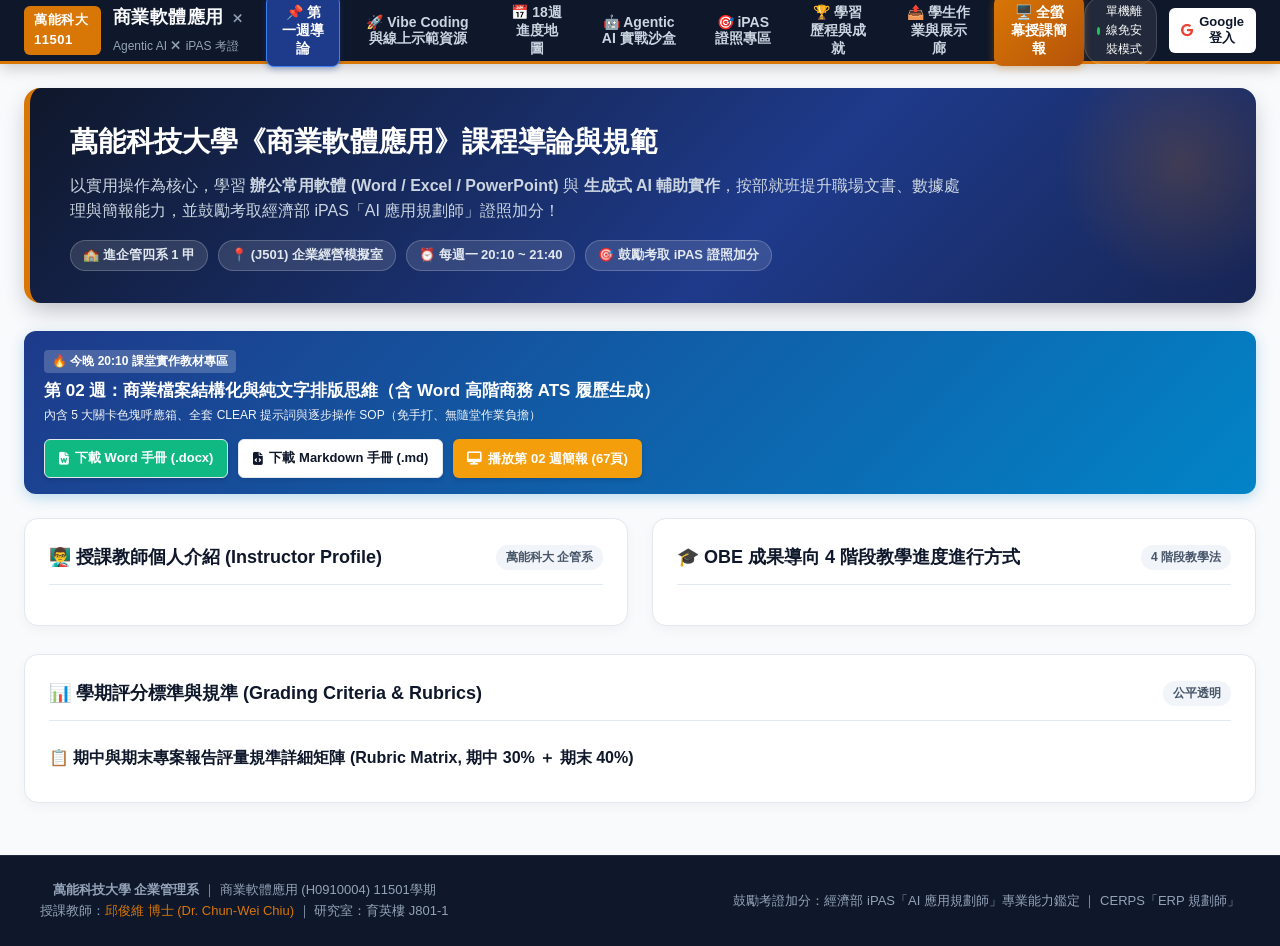
==== commit b278c9bf: "feat: add direct manual download buttons across orientation, vibe coding, and curriculum sections" ====
--- a/templates/index.html
+++ b/templates/index.html
@@ -101,6 +101,26 @@
           <span class="hero-tag">📍 (J501) 企業經營模擬室</span>
           <span class="hero-tag">⏰ 每週一 20:10 ~ 21:40</span>
           <span class="hero-tag">🎯 鼓勵考取 iPAS 證照加分</span>
+        </div>
+      </div>
+
+      <!-- 今晚課堂核心實作教材快速下載區 (Week 02 Focus Banner) -->
+      <div style="background: linear-gradient(135deg, #1e3a8a 0%, #0284c7 100%); color:#ffffff; border-radius:12px; padding:16px 20px; margin-bottom:24px; display:flex; justify-content:space-between; align-items:center; flex-wrap:wrap; gap:14px; box-shadow:0 4px 14px rgba(2,132,199,0.25);">
+        <div>
+          <div style="font-size:12px; font-weight:800; background:rgba(255,255,255,0.2); display:inline-block; padding:2px 8px; border-radius:4px; margin-bottom:4px;">🔥 今晚 20:10 課堂實作教材專區</div>
+          <div style="font-size:17px; font-weight:800;">第 02 週：商業檔案結構化與純文字排版思維（含 Word 高階商務 ATS 履歷生成）</div>
+          <div style="font-size:12px; opacity:0.95; margin-top:2px;">內含 5 大關卡色塊呼應箱、全套 CLEAR 提示詞與逐步操作 SOP（免手打、無隨堂作業負擔）</div>
+        </div>
+        <div style="display:flex; gap:10px; flex-wrap:wrap;">
+          <a href="downloads/Week02_商業檔案結構化與Markdown練習.docx" download class="btn-sm" style="background:#10b981; color:#ffffff; text-decoration:none; font-weight:700; padding:8px 14px; border-radius:6px; display:inline-flex; align-items:center; gap:6px; font-size:13px; box-shadow:0 2px 4px rgba(0,0,0,0.15);">
+            <i class="fas fa-file-word"></i> 下載 Word 手冊 (.docx)
+          </a>
+          <a href="downloads/Week02_Vibe_Coding_實作操作手冊.md" download class="btn-sm" style="background:#ffffff; color:#0f172a; text-decoration:none; font-weight:700; padding:8px 14px; border-radius:6px; display:inline-flex; align-items:center; gap:6px; font-size:13px; box-shadow:0 2px 4px rgba(0,0,0,0.1);">
+            <i class="fas fa-file-code"></i> 下載 Markdown 手冊 (.md)
+          </a>
+          <button class="btn-sm" onclick="openSlidePresenter(2, 0)" style="background:#f59e0b; color:#ffffff; border:none; font-weight:700; padding:8px 14px; border-radius:6px; cursor:pointer; display:inline-flex; align-items:center; gap:6px; font-size:13px; box-shadow:0 2px 4px rgba(0,0,0,0.15);">
+            <i class="fas fa-desktop"></i> 播放第 02 週簡報 (67頁)
+          </button>
         </div>
       </div>
 
--- a/static/css/style.css
+++ b/static/css/style.css
@@ -1721,5 +1721,10 @@
     margin: 10px auto;
     max-height: 90vh;
   }
-}
-
+
+  /* Presenter Prompt Grid Mobile */
+  .presenter-grid-prompt {
+    grid-template-columns: 1fr !important;
+  }
+}
+
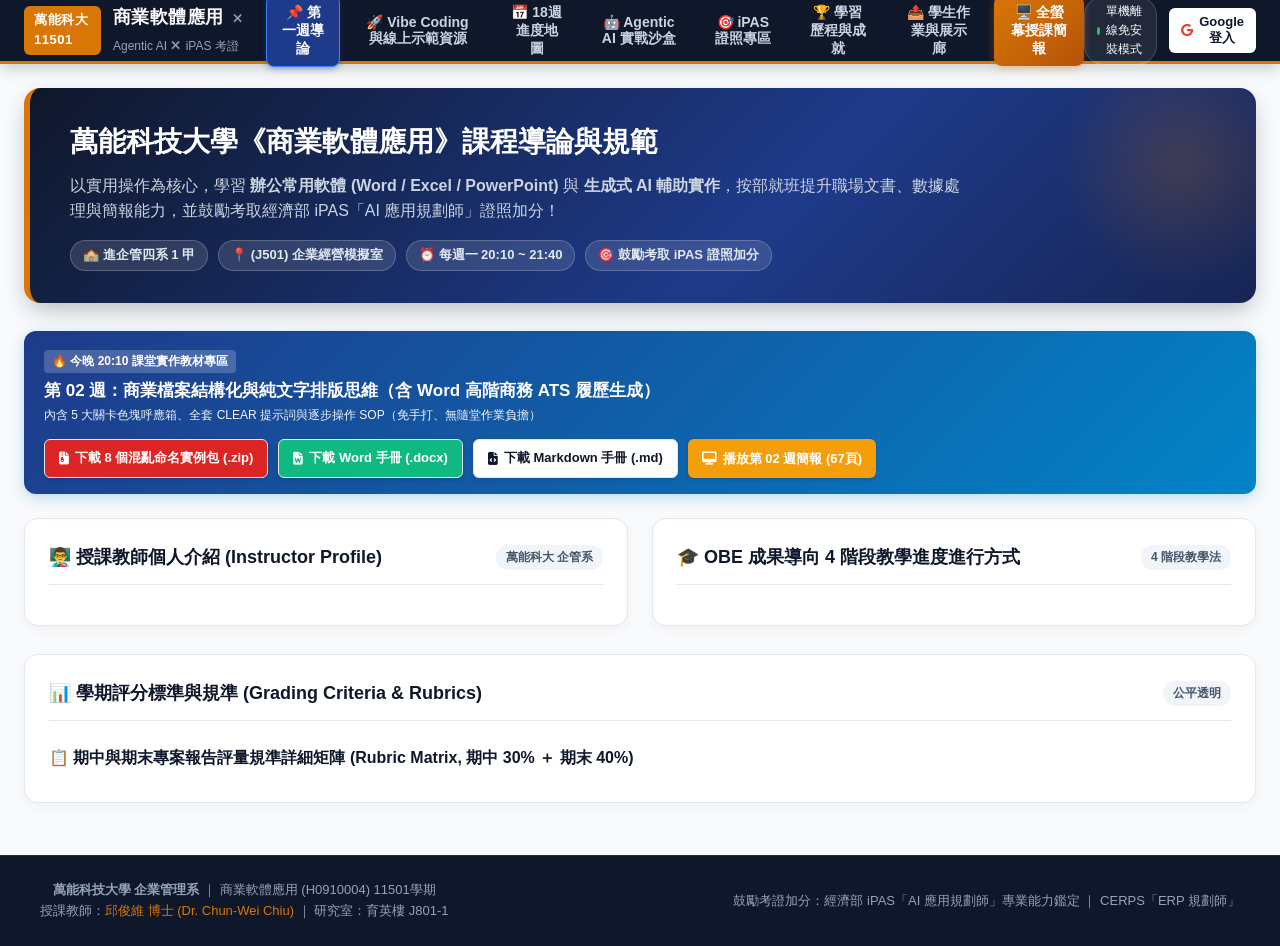
==== commit 907eacb1: "feat: provide 8 messy filenames disaster zip and integrate AI audit workflow into week 2" ====
--- a/templates/index.html
+++ b/templates/index.html
@@ -112,6 +112,9 @@
           <div style="font-size:12px; opacity:0.95; margin-top:2px;">內含 5 大關卡色塊呼應箱、全套 CLEAR 提示詞與逐步操作 SOP（免手打、無隨堂作業負擔）</div>
         </div>
         <div style="display:flex; gap:10px; flex-wrap:wrap;">
+          <a href="downloads/Week02_企業混亂命名與版本災難實例包.zip" download class="btn-sm" style="background:#dc2626; color:#ffffff; text-decoration:none; font-weight:700; padding:8px 14px; border-radius:6px; display:inline-flex; align-items:center; gap:6px; font-size:13px; box-shadow:0 2px 4px rgba(0,0,0,0.15);">
+            <i class="fas fa-file-archive"></i> 下載 8 個混亂命名實例包 (.zip)
+          </a>
           <a href="downloads/Week02_商業檔案結構化與Markdown練習.docx" download class="btn-sm" style="background:#10b981; color:#ffffff; text-decoration:none; font-weight:700; padding:8px 14px; border-radius:6px; display:inline-flex; align-items:center; gap:6px; font-size:13px; box-shadow:0 2px 4px rgba(0,0,0,0.15);">
             <i class="fas fa-file-word"></i> 下載 Word 手冊 (.docx)
           </a>
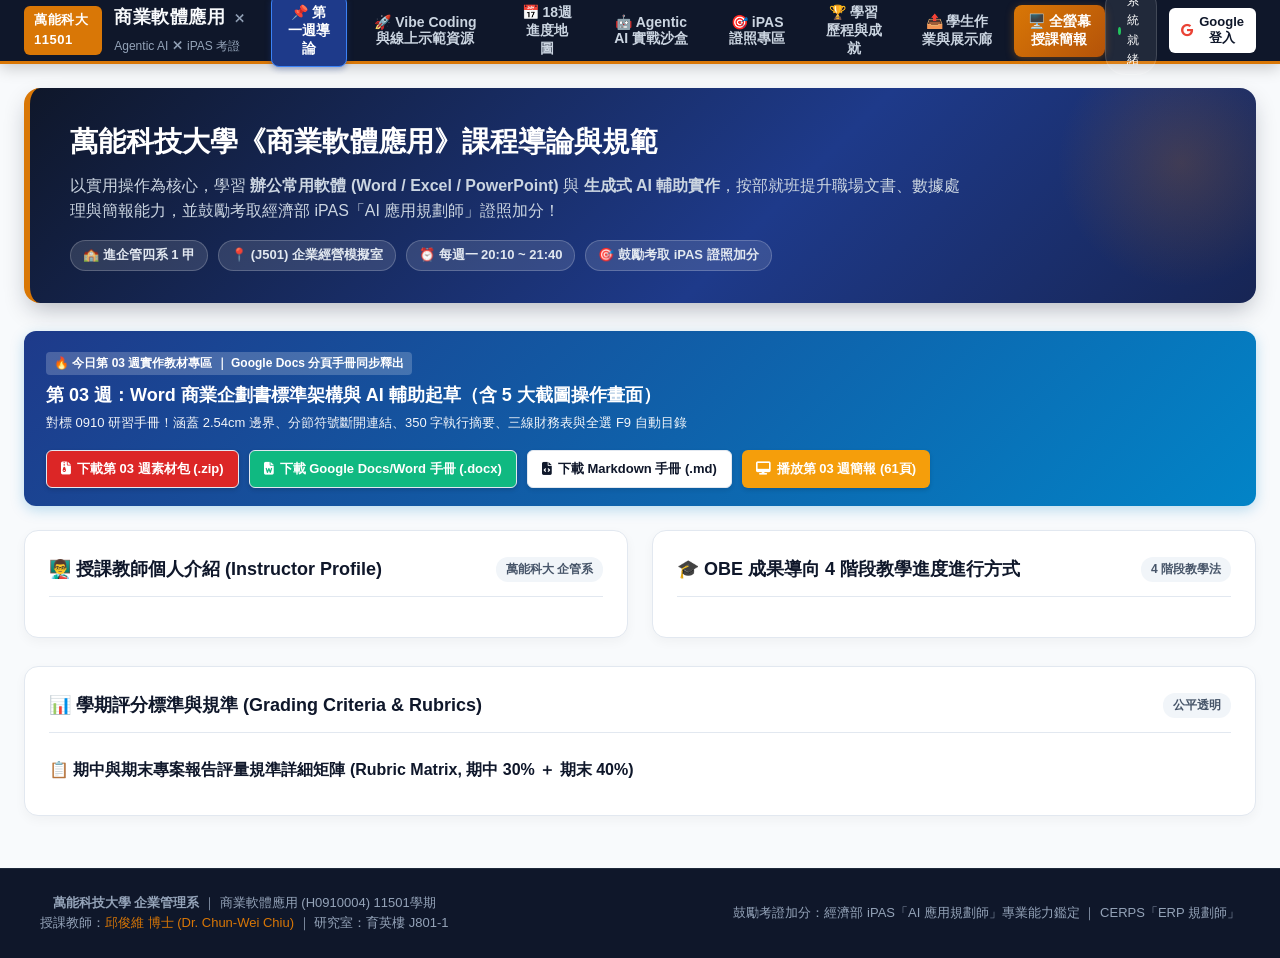
==== commit b597669a: "feat(week03): create Google Docs tab-structured operation manual with 5 screenshots, starter files p" ====
--- a/templates/index.html
+++ b/templates/index.html
@@ -104,28 +104,29 @@
         </div>
       </div>
 
-      <!-- 今晚課堂核心實作教材快速下載區 (Week 02 Focus Banner) -->
-      <div style="background: linear-gradient(135deg, #1e3a8a 0%, #0284c7 100%); color:#ffffff; border-radius:12px; padding:16px 20px; margin-bottom:24px; display:flex; justify-content:space-between; align-items:center; flex-wrap:wrap; gap:14px; box-shadow:0 4px 14px rgba(2,132,199,0.25);">
+      <!-- 今晚課堂核心實作教材快速下載區 (Week 03 Focus Banner) -->
+      <div style="background: linear-gradient(135deg, #1e3a8a 0%, #0284c7 100%); color:#ffffff; border-radius:12px; padding:18px 22px; margin-bottom:24px; display:flex; justify-content:space-between; align-items:center; flex-wrap:wrap; gap:16px; box-shadow:0 4px 14px rgba(2,132,199,0.25);">
         <div>
-          <div style="font-size:12px; font-weight:800; background:rgba(255,255,255,0.2); display:inline-block; padding:2px 8px; border-radius:4px; margin-bottom:4px;">🔥 今晚 20:10 課堂實作教材專區</div>
-          <div style="font-size:17px; font-weight:800;">第 02 週：商業檔案結構化與純文字排版思維（含 Word 高階商務 ATS 履歷生成）</div>
-          <div style="font-size:12px; opacity:0.95; margin-top:2px;">內含 5 大關卡色塊呼應箱、全套 CLEAR 提示詞與逐步操作 SOP（免手打、無隨堂作業負擔）</div>
+          <div style="font-size:12px; font-weight:800; background:rgba(255,255,255,0.2); display:inline-block; padding:2px 8px; border-radius:4px; margin-bottom:6px;">🔥 今日第 03 週實作教材專區 ｜ Google Docs 分頁手冊同步釋出</div>
+          <div style="font-size:18px; font-weight:800;">第 03 週：Word 商業企劃書標準架構與 AI 輔助起草（含 5 大截圖操作畫面）</div>
+          <div style="font-size:13px; opacity:0.95; margin-top:3px;">對標 0910 研習手冊！涵蓋 2.54cm 邊界、分節符號斷開連結、350 字執行摘要、三線財務表與全選 F9 自動目錄</div>
         </div>
         <div style="display:flex; gap:10px; flex-wrap:wrap;">
-          <a href="downloads/Week02_企業混亂命名與版本災難實例包.zip" download class="btn-sm" style="background:#dc2626; color:#ffffff; text-decoration:none; font-weight:700; padding:8px 14px; border-radius:6px; display:inline-flex; align-items:center; gap:6px; font-size:13px; box-shadow:0 2px 4px rgba(0,0,0,0.15);">
-            <i class="fas fa-file-archive"></i> 下載 8 個混亂命名實例包 (.zip)
+          <a href="downloads/Week03_商業企劃書實作素材包.zip" download class="btn-sm" style="background:#dc2626; color:#ffffff; text-decoration:none; font-weight:700; padding:8px 14px; border-radius:6px; display:inline-flex; align-items:center; gap:6px; font-size:13px; box-shadow:0 2px 4px rgba(0,0,0,0.15);">
+            <i class="fas fa-file-archive"></i> 下載第 03 週素材包 (.zip)
           </a>
-          <a href="downloads/Week02_商業檔案結構化與Markdown練習.docx" download class="btn-sm" style="background:#10b981; color:#ffffff; text-decoration:none; font-weight:700; padding:8px 14px; border-radius:6px; display:inline-flex; align-items:center; gap:6px; font-size:13px; box-shadow:0 2px 4px rgba(0,0,0,0.15);">
-            <i class="fas fa-file-word"></i> 下載 Word 手冊 (.docx)
+          <a href="downloads/Week03_Vibe_Coding_Word商業企劃書_GoogleDocs操作手冊.docx" download class="btn-sm" style="background:#10b981; color:#ffffff; text-decoration:none; font-weight:700; padding:8px 14px; border-radius:6px; display:inline-flex; align-items:center; gap:6px; font-size:13px; box-shadow:0 2px 4px rgba(0,0,0,0.15);">
+            <i class="fas fa-file-word"></i> 下載 Google Docs/Word 手冊 (.docx)
           </a>
-          <a href="downloads/Week02_Vibe_Coding_實作操作手冊.md" download class="btn-sm" style="background:#ffffff; color:#0f172a; text-decoration:none; font-weight:700; padding:8px 14px; border-radius:6px; display:inline-flex; align-items:center; gap:6px; font-size:13px; box-shadow:0 2px 4px rgba(0,0,0,0.1);">
+          <a href="downloads/Week03_Vibe_Coding_實作操作手冊.md" download class="btn-sm" style="background:#ffffff; color:#0f172a; text-decoration:none; font-weight:700; padding:8px 14px; border-radius:6px; display:inline-flex; align-items:center; gap:6px; font-size:13px; box-shadow:0 2px 4px rgba(0,0,0,0.1);">
             <i class="fas fa-file-code"></i> 下載 Markdown 手冊 (.md)
           </a>
-          <button class="btn-sm" onclick="openSlidePresenter(2, 0)" style="background:#f59e0b; color:#ffffff; border:none; font-weight:700; padding:8px 14px; border-radius:6px; cursor:pointer; display:inline-flex; align-items:center; gap:6px; font-size:13px; box-shadow:0 2px 4px rgba(0,0,0,0.15);">
-            <i class="fas fa-desktop"></i> 播放第 02 週簡報 (67頁)
+          <button class="btn-sm" onclick="openSlidePresenter(3, 0)" style="background:#f59e0b; color:#ffffff; border:none; font-weight:700; padding:8px 14px; border-radius:6px; cursor:pointer; display:inline-flex; align-items:center; gap:6px; font-size:13px; box-shadow:0 2px 4px rgba(0,0,0,0.15);">
+            <i class="fas fa-desktop"></i> 播放第 03 週簡報 (61頁)
           </button>
         </div>
       </div>
+
 
       <!-- Instructor Profile & Teaching Methodology Grid -->
       <div class="grid-2">
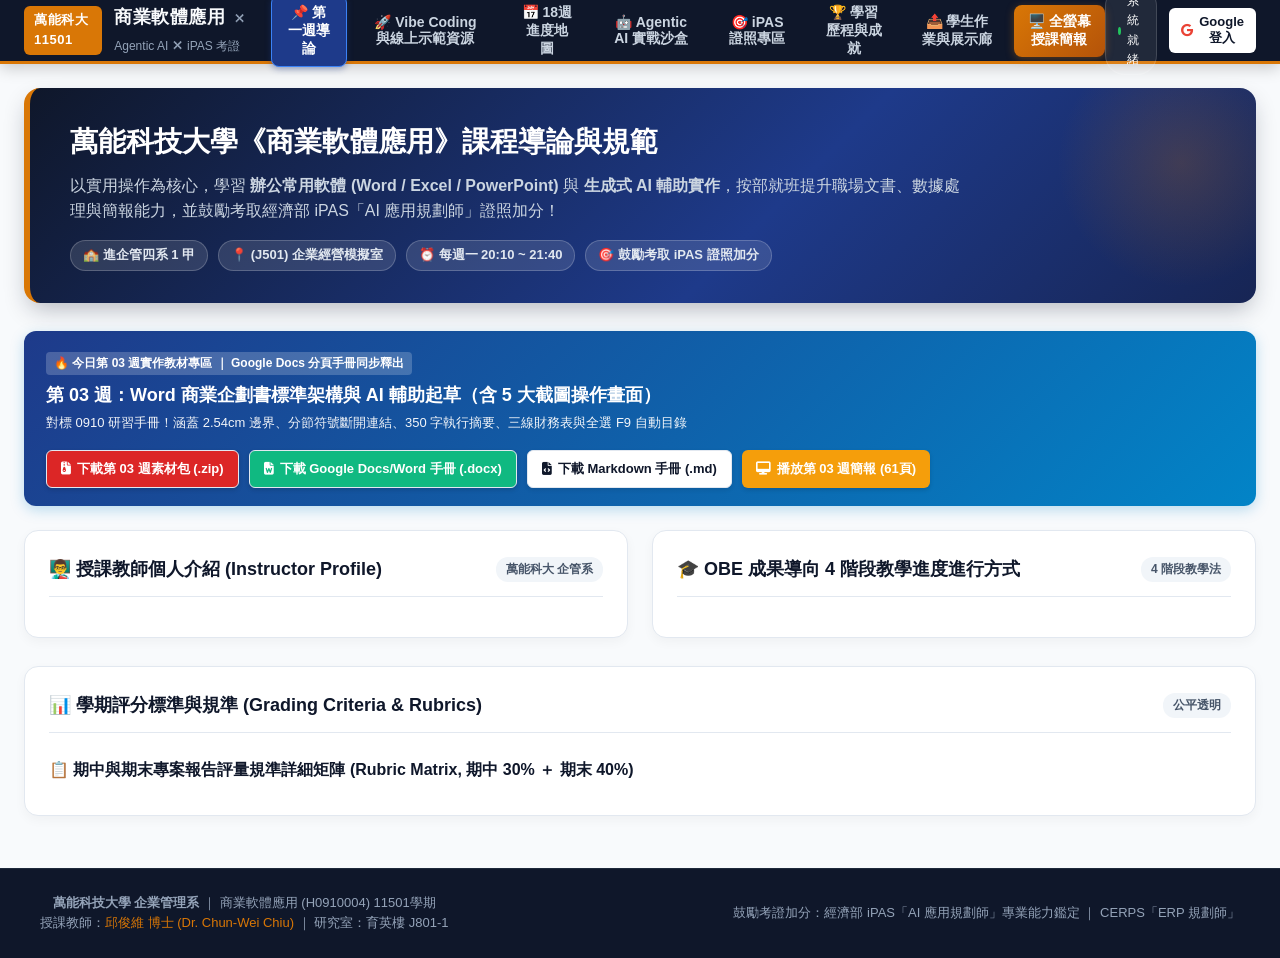
==== commit 32592bda: "feat(ui): add responsive mobile hamburger menu and fix viewport layout overflow" ====
--- a/templates/index.html
+++ b/templates/index.html
@@ -81,8 +81,16 @@
           <a href="javascript:void(0)" onclick="logoutUser(); toggleUserMenu();" style="display:flex; align-items:center; gap:8px; padding:10px 16px; color:#dc2626; text-decoration:none; font-size:13px; font-weight:600;"><i class="fas fa-sign-out-alt" style="color:#dc2626;"></i>登出 Google 帳號</a>
         </div>
       </div>
+
+      <!-- 漢堡選單切換按鈕 (手機/平板寬度顯示) -->
+      <button type="button" class="nav-hamburger-btn" id="navHamburgerBtn" onclick="toggleMobileNav(event)" aria-label="切換導覽選單" title="點擊展開/收合選單">
+        <i class="fas fa-bars" id="hamburgerIcon"></i>
+      </button>
     </div>
   </header>
+
+  <!-- 手機版選單背景遮罩 (點擊任意處收合) -->
+  <div class="nav-backdrop" id="navBackdrop" onclick="closeMobileNav()"></div>
 
   <!-- Main Viewport Content -->
   <main class="main-content">
@@ -105,13 +113,13 @@
       </div>
 
       <!-- 今晚課堂核心實作教材快速下載區 (Week 03 Focus Banner) -->
-      <div style="background: linear-gradient(135deg, #1e3a8a 0%, #0284c7 100%); color:#ffffff; border-radius:12px; padding:18px 22px; margin-bottom:24px; display:flex; justify-content:space-between; align-items:center; flex-wrap:wrap; gap:16px; box-shadow:0 4px 14px rgba(2,132,199,0.25);">
+      <div class="week-focus-banner" style="background: linear-gradient(135deg, #1e3a8a 0%, #0284c7 100%); color:#ffffff; border-radius:12px; padding:18px 22px; margin-bottom:24px; display:flex; justify-content:space-between; align-items:center; flex-wrap:wrap; gap:16px; box-shadow:0 4px 14px rgba(2,132,199,0.25);">
         <div>
           <div style="font-size:12px; font-weight:800; background:rgba(255,255,255,0.2); display:inline-block; padding:2px 8px; border-radius:4px; margin-bottom:6px;">🔥 今日第 03 週實作教材專區 ｜ Google Docs 分頁手冊同步釋出</div>
           <div style="font-size:18px; font-weight:800;">第 03 週：Word 商業企劃書標準架構與 AI 輔助起草（含 5 大截圖操作畫面）</div>
           <div style="font-size:13px; opacity:0.95; margin-top:3px;">對標 0910 研習手冊！涵蓋 2.54cm 邊界、分節符號斷開連結、350 字執行摘要、三線財務表與全選 F9 自動目錄</div>
         </div>
-        <div style="display:flex; gap:10px; flex-wrap:wrap;">
+        <div class="focus-btn-group" style="display:flex; gap:10px; flex-wrap:wrap;">
           <a href="downloads/Week03_商業企劃書實作素材包.zip" download class="btn-sm" style="background:#dc2626; color:#ffffff; text-decoration:none; font-weight:700; padding:8px 14px; border-radius:6px; display:inline-flex; align-items:center; gap:6px; font-size:13px; box-shadow:0 2px 4px rgba(0,0,0,0.15);">
             <i class="fas fa-file-archive"></i> 下載第 03 週素材包 (.zip)
           </a>
--- a/static/css/style.css
+++ b/static/css/style.css
@@ -129,6 +129,54 @@
   gap: 12px;
 }
 
+/* Hamburger Toggle Button */
+.nav-hamburger-btn {
+  display: none;
+  background: rgba(255, 255, 255, 0.12);
+  border: 1px solid rgba(255, 255, 255, 0.25);
+  color: #ffffff;
+  font-size: 18px;
+  width: 40px;
+  height: 40px;
+  border-radius: 8px;
+  cursor: pointer;
+  align-items: center;
+  justify-content: center;
+  transition: all 0.2s ease;
+  flex-shrink: 0;
+}
+
+.nav-hamburger-btn:hover,
+.nav-hamburger-btn:focus {
+  background: rgba(255, 255, 255, 0.22);
+  border-color: var(--accent-amber);
+  color: var(--accent-amber);
+}
+
+.nav-hamburger-btn.active {
+  background: var(--accent-amber);
+  color: #ffffff;
+  border-color: var(--accent-gold);
+}
+
+/* Nav Backdrop Overlay */
+.nav-backdrop {
+  display: none;
+  position: fixed;
+  top: 64px;
+  left: 0;
+  right: 0;
+  bottom: 0;
+  background: rgba(0, 0, 0, 0.6);
+  backdrop-filter: blur(2px);
+  -webkit-backdrop-filter: blur(2px);
+  z-index: 998;
+}
+
+.nav-backdrop.open {
+  display: block;
+}
+
 .status-badge {
   display: flex;
   align-items: center;
@@ -1454,6 +1502,12 @@
    COMPREHENSIVE RWD & MOBILE ADAPTIVE STYLING (手機與平板響應式最佳化)
    ========================================================================== */
 
+/* Universal mobile safeguard against horizontal scroll */
+html, body {
+  overflow-x: hidden;
+  max-width: 100vw;
+}
+
 @media (max-width: 1024px) {
   .slide-canvas {
     max-width: 98vw;
@@ -1462,46 +1516,124 @@
   }
 }
 
-@media (max-width: 900px) {
-  /* Navigation Bar */
-  .navbar {
-    padding: 10px 16px;
+@media (max-width: 1080px) {
+  /* Navigation Bar Compact Layout */
+  header.navbar {
+    padding: 0 16px;
+    height: 64px;
+    position: sticky;
+    top: 0;
+    display: flex;
+    align-items: center;
+    justify-content: space-between;
+    z-index: 1000;
+  }
+
+  .nav-brand {
+    gap: 8px;
+    flex-shrink: 1;
+    min-width: 0;
+  }
+
+  .brand-badge {
+    font-size: 11px;
+    padding: 3px 8px;
+    flex-shrink: 0;
+  }
+
+  .brand-title {
+    font-size: 16px;
+    white-space: nowrap;
+  }
+
+  .brand-subtitle {
+    display: none; /* Hide subtitle on medium/small screens to maintain space */
+  }
+
+  .nav-hamburger-btn {
+    display: inline-flex;
+  }
+
+  /* Collapse Navigation Menu into Vertical Mobile Drawer */
+  .nav-menu {
+    display: none;
+    position: absolute;
+    top: 64px;
+    left: 0;
+    right: 0;
+    width: 100%;
+    background: #0f172a;
+    border-bottom: 3px solid var(--accent-amber);
+    box-shadow: 0 16px 36px rgba(0, 0, 0, 0.5);
+    padding: 14px 16px 20px;
     flex-direction: column;
     align-items: stretch;
-    gap: 10px;
-  }
-  
-  .nav-brand {
-    justify-content: space-between;
+    gap: 8px;
+    max-height: calc(100vh - 70px);
+    overflow-y: auto;
+    -webkit-overflow-scrolling: touch;
+    z-index: 999;
+  }
+
+  .nav-menu.open {
+    display: flex !important;
+    animation: mobileNavFade 0.25s cubic-bezier(0.16, 1, 0.3, 1);
+  }
+
+  @keyframes mobileNavFade {
+    from {
+      opacity: 0;
+      transform: translateY(-8px);
+    }
+    to {
+      opacity: 1;
+      transform: translateY(0);
+    }
+  }
+
+  .nav-item {
     width: 100%;
   }
 
-  .nav-menu {
-    overflow-x: auto;
-    white-space: nowrap;
-    padding: 4px 0 8px;
-    -webkit-overflow-scrolling: touch;
-    gap: 6px;
-    scrollbar-width: thin;
-  }
-  .nav-menu::-webkit-scrollbar {
-    height: 4px;
-  }
-  .nav-menu::-webkit-scrollbar-thumb {
-    background: rgba(255, 255, 255, 0.2);
-    border-radius: 4px;
-  }
-
   .nav-item button {
-    padding: 7px 12px;
-    font-size: 13px;
-    flex-shrink: 0;
+    width: 100%;
+    justify-content: flex-start;
+    padding: 12px 16px;
+    font-size: 15px;
+    font-weight: 600;
+    border-radius: 8px;
+    border: 1px solid rgba(255, 255, 255, 0.08);
+    background: rgba(255, 255, 255, 0.04);
+  }
+
+  .nav-item button:hover {
+    background: rgba(255, 255, 255, 0.12);
+  }
+
+  .nav-item button.active {
+    background: var(--primary-blue);
+    border-color: #3b82f6;
+    border-left: 5px solid var(--accent-gold);
+    color: #ffffff;
+  }
+
+  .nav-item button.btn-presenter {
+    background: linear-gradient(135deg, #d97706, #b45309);
+    border: none;
+    font-weight: 800;
+    margin-top: 4px;
   }
 
   .nav-actions {
     display: flex;
-    justify-content: space-between;
-    width: 100%;
+    align-items: center;
+    gap: 8px;
+    flex-shrink: 0;
+  }
+
+  .status-badge {
+    padding: 4px 8px;
+    font-size: 11px;
   }
 
   /* Presenter Header on Tablet */
@@ -1517,6 +1649,55 @@
   /* Main Content Layout */
   .main-content {
     padding: 14px 10px 50px;
+    max-width: 100%;
+    overflow-x: hidden;
+  }
+
+  .card {
+    padding: 16px 14px;
+    border-radius: 12px;
+    max-width: 100%;
+    box-sizing: border-box;
+    overflow-x: hidden;
+  }
+  .card-header {
+    flex-wrap: wrap;
+    gap: 8px;
+  }
+  .card-title {
+    font-size: 16px;
+  }
+
+  /* Week 3 Focus Banner Mobile */
+  .week-focus-banner {
+    padding: 16px 14px !important;
+    gap: 14px !important;
+  }
+  .week-focus-banner .focus-btn-group {
+    width: 100%;
+    display: flex;
+    flex-direction: column !important;
+    gap: 8px !important;
+  }
+  .week-focus-banner .focus-btn-group a,
+  .week-focus-banner .focus-btn-group button {
+    width: 100% !important;
+    justify-content: center !important;
+    text-align: center !important;
+  }
+
+  /* Table & Content Horizontal Overflow Protection */
+  table {
+    display: block;
+    max-width: 100%;
+    overflow-x: auto;
+    -webkit-overflow-scrolling: touch;
+  }
+  pre, code {
+    max-width: 100%;
+    overflow-x: auto;
+    white-space: pre-wrap;
+    word-break: break-all;
   }
 
   /* Hero Banner */
@@ -1728,3 +1909,43 @@
   }
 }
 
+@media (max-width: 540px) {
+  header.navbar {
+    padding: 0 10px;
+  }
+
+  .brand-title {
+    font-size: 14px;
+  }
+
+  .brand-badge {
+    display: none; /* Hide badge on very small phones to prevent overflow */
+  }
+
+  .status-badge span#networkStatusText {
+    display: none; /* Only show status dot on small phones */
+  }
+
+  .status-badge {
+    padding: 6px;
+    border-radius: 50%;
+  }
+
+  #btn-google-login span {
+    display: none; /* Icon only on small phones */
+  }
+
+  #btn-google-login {
+    padding: 8px 10px;
+  }
+
+  #userDropdownBtn span#studentDisplay {
+    max-width: 75px;
+    overflow: hidden;
+    text-overflow: ellipsis;
+    white-space: nowrap;
+    display: inline-block;
+  }
+}
+
+
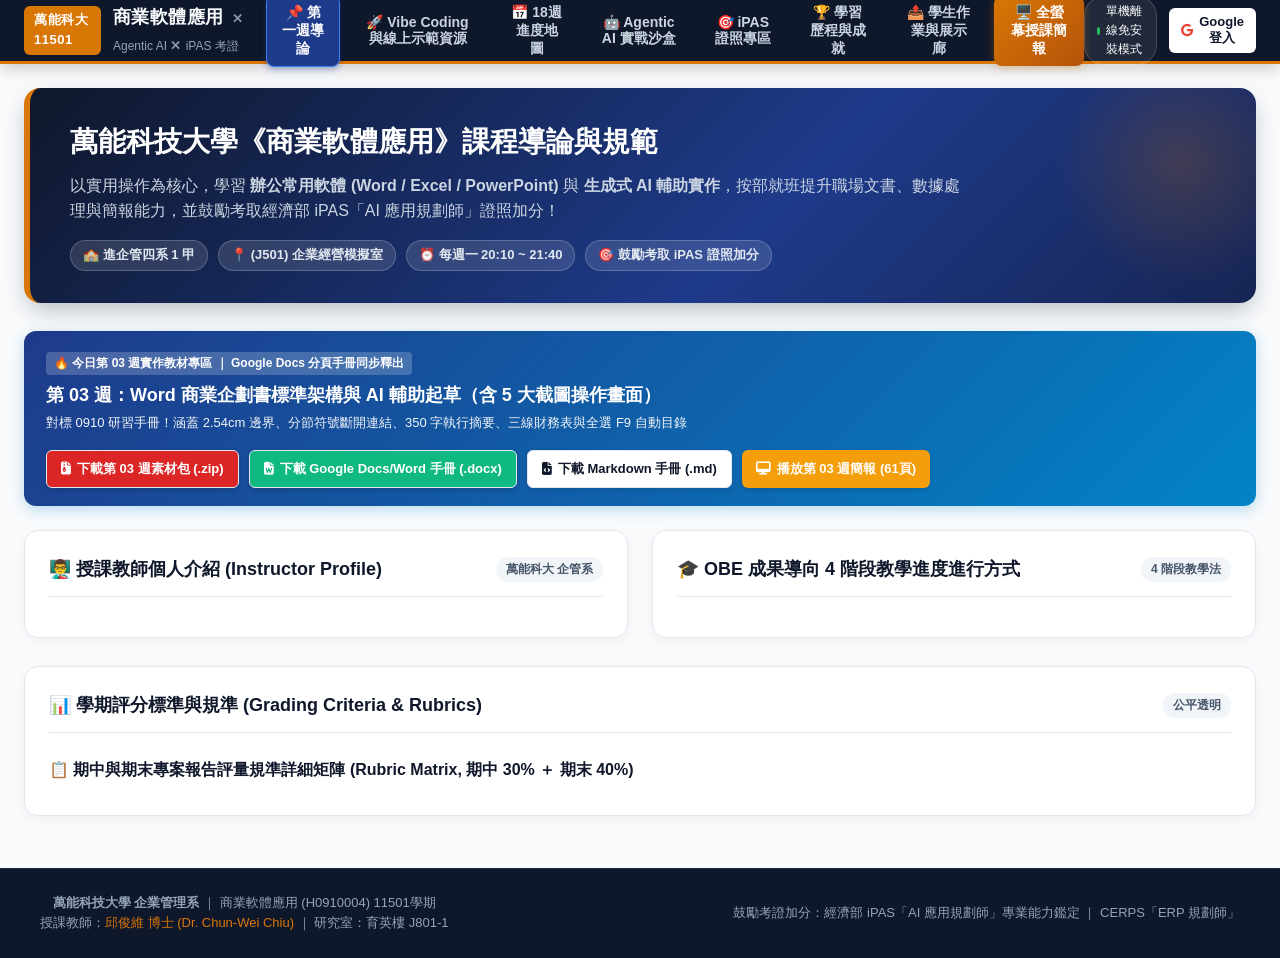
==== commit 5867d0b5: "fix(works): swap portfolio to midterm and teaching platform to final, add cloud sync badge, manual s" ====
--- a/templates/index.html
+++ b/templates/index.html
@@ -531,9 +531,17 @@
         <div class="gallery-container">
           <div style="display:flex; justify-content:space-between; align-items:center; flex-wrap:wrap; gap:10px; margin-bottom:14px;">
             <div>
-              <h3 style="font-size:18px; font-weight:800; color:var(--primary-navy); margin:0;">
-                🎨 全班成果展示廊 (Class Showcase)
-              </h3>
+              <div style="display:flex; align-items:center; gap:8px; flex-wrap:wrap;">
+                <h3 style="font-size:18px; font-weight:800; color:var(--primary-navy); margin:0;">
+                  🎨 全班成果展示廊 (Class Showcase)
+                </h3>
+                <span id="firestore-sync-badge" style="font-size:11px; padding:3px 8px; border-radius:12px; font-weight:700; background:#f1f5f9; color:#64748b; display:inline-flex; align-items:center; gap:4px;">
+                  <i class="fas fa-circle-notch fa-spin"></i> 雲端連線中...
+                </span>
+                <button type="button" class="btn-sm" onclick="syncFirestoreWorksNow(true)" style="background:#e0f2fe; color:#0369a1; border:1px solid #bae6fd; font-size:11px; font-weight:700; padding:3px 8px; border-radius:6px; cursor:pointer; display:inline-flex; align-items:center; gap:4px;" title="強制自 Firebase 雲端重新讀取所有最新作品">
+                  <i class="fas fa-sync-alt"></i> 重新整理雲端
+                </button>
+              </div>
               <div style="font-size:12px; color:#64748b; margin-top:2px;">
                 共收錄 <span id="gallery-total-count" style="font-weight:700; color:#2563eb;">0</span> 件實作專案
               </div>
@@ -618,9 +626,14 @@
           <span id="teacher-filtered-count" style="font-size:12px; color:#64748b; font-weight:600;"></span>
         </div>
         <div>
-          <button type="button" class="btn btn-primary" onclick="exportGradesToCSV()" style="background:#15803d; border-color:#15803d; font-size:13px; font-weight:700; display:inline-flex; align-items:center; gap:6px; cursor:pointer;">
-            <i class="fas fa-file-excel"></i> 匯出全班作業成績表 (CSV)
-          </button>
+          <div style="display:flex; gap:8px; flex-wrap:wrap;">
+            <button type="button" class="btn btn-primary" onclick="teacherManualAddWork()" style="background:#2563eb; border-color:#2563eb; font-size:13px; font-weight:700; display:inline-flex; align-items:center; gap:6px; cursor:pointer;" title="由授課教師直接手動登記學生繳交之作品網址">
+              <i class="fas fa-plus-circle"></i> 補登/新增學生作業
+            </button>
+            <button type="button" class="btn btn-primary" onclick="exportGradesToCSV()" style="background:#15803d; border-color:#15803d; font-size:13px; font-weight:700; display:inline-flex; align-items:center; gap:6px; cursor:pointer;">
+              <i class="fas fa-file-excel"></i> 匯出全班作業成績表 (CSV)
+            </button>
+          </div>
         </div>
       </div>
 
--- a/static/css/style.css
+++ b/static/css/style.css
@@ -1413,6 +1413,49 @@
   color: var(--primary-navy);
   margin-bottom: 6px;
   line-height: 1.4;
+}
+.work-preview-container {
+  width: 100%;
+  height: 180px;
+  border-radius: 8px;
+  overflow: hidden;
+  margin: 6px 0 10px;
+  background: #0f172a;
+  border: 1px solid var(--border-color);
+  position: relative;
+  display: block;
+  text-decoration: none;
+}
+.work-preview-container:hover .work-preview-overlay {
+  opacity: 1;
+}
+.work-preview-img {
+  width: 100%;
+  height: 100%;
+  object-fit: cover;
+  object-position: top center;
+  display: block;
+  transition: transform 0.3s ease;
+}
+.work-preview-container:hover .work-preview-img {
+  transform: scale(1.03);
+}
+.work-preview-overlay {
+  position: absolute;
+  top: 0;
+  left: 0;
+  right: 0;
+  bottom: 0;
+  background: rgba(15, 23, 42, 0.45);
+  display: flex;
+  align-items: center;
+  justify-content: center;
+  opacity: 0;
+  transition: opacity 0.2s ease;
+  color: #ffffff;
+  font-weight: 700;
+  font-size: 13px;
+  gap: 6px;
 }
 .work-card-meta {
   font-size: 12px;
@@ -1727,6 +1770,22 @@
     gap: 14px;
   }
 
+  /* Flowchart OBE 4 Stages Mobile */
+  .obe-flow {
+    grid-template-columns: 1fr !important;
+    gap: 12px !important;
+  }
+
+  /* Exam Area Mobile */
+  .exam-layout {
+    grid-template-columns: 1fr !important;
+    gap: 16px !important;
+  }
+
+  .q-nav-grid {
+    grid-template-columns: repeat(6, 1fr) !important;
+  }
+
   /* Instructor Profile */
   .profile-container {
     flex-direction: column;
